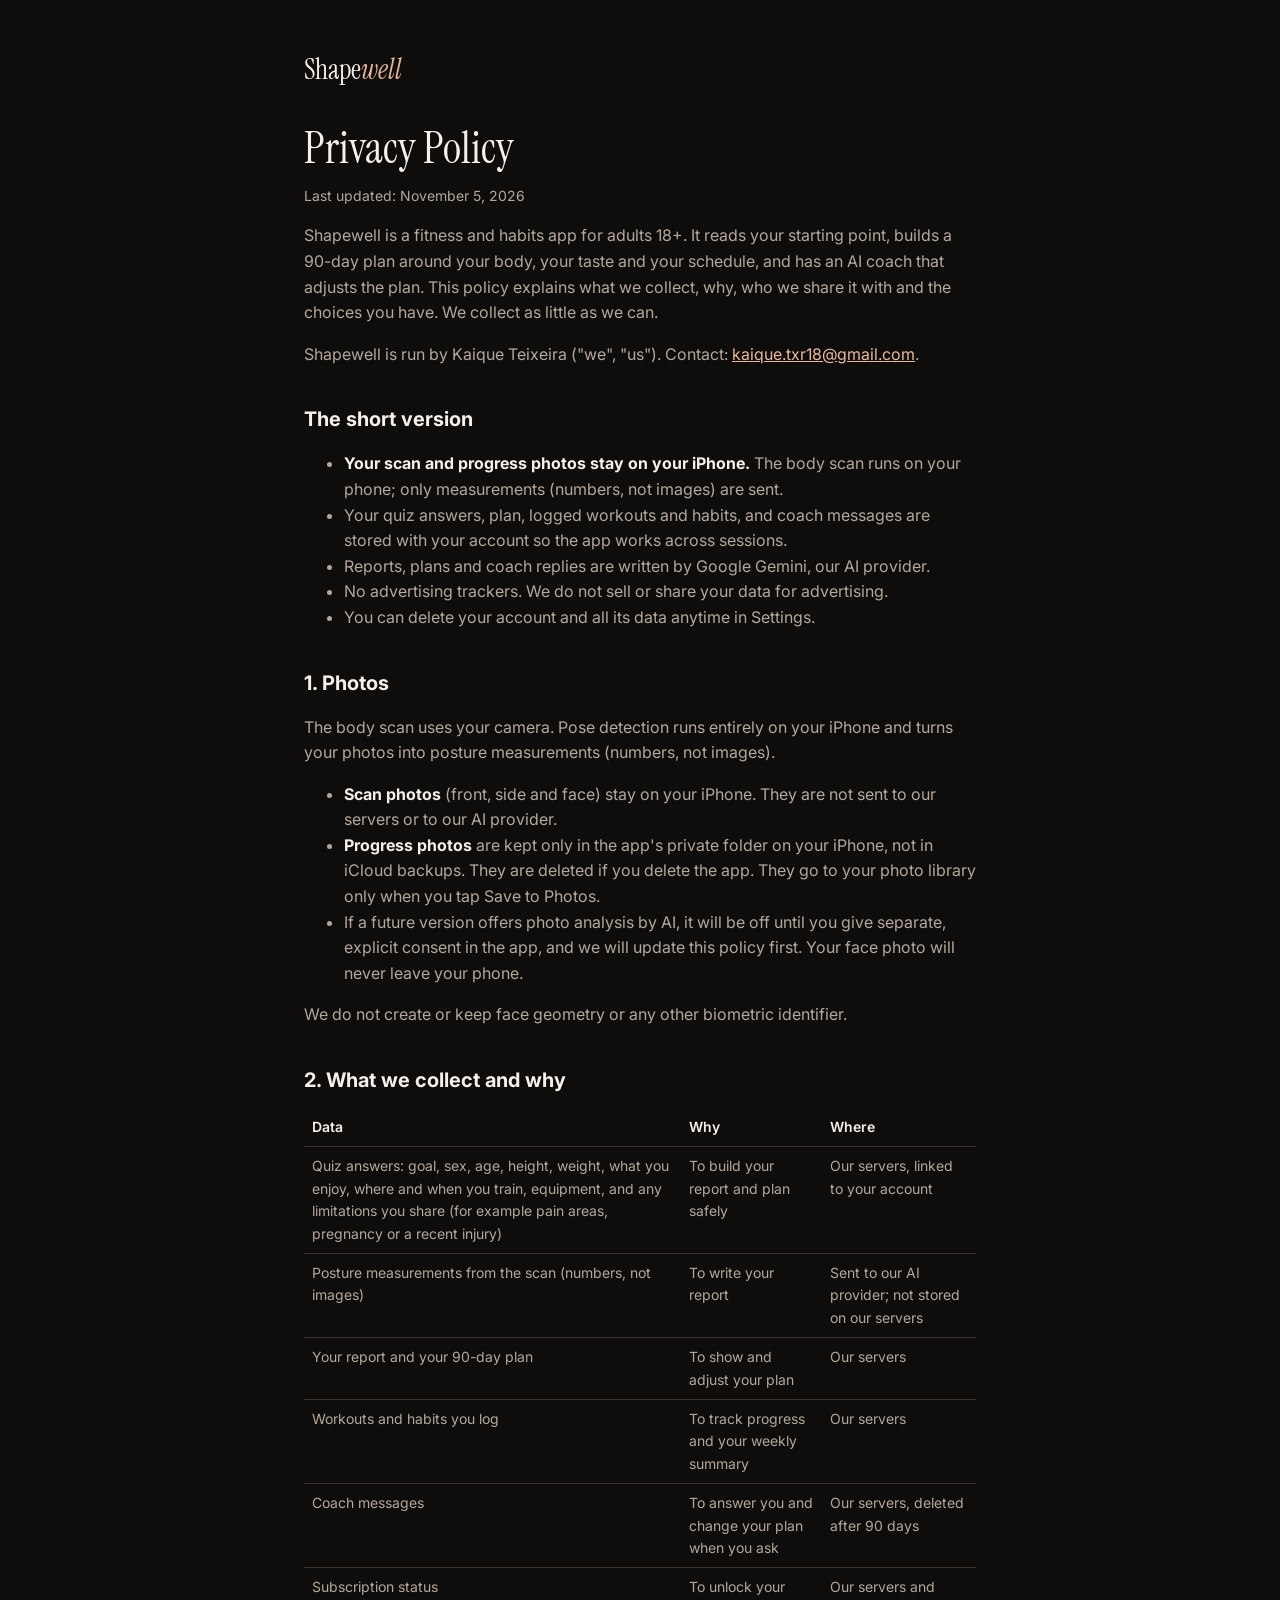
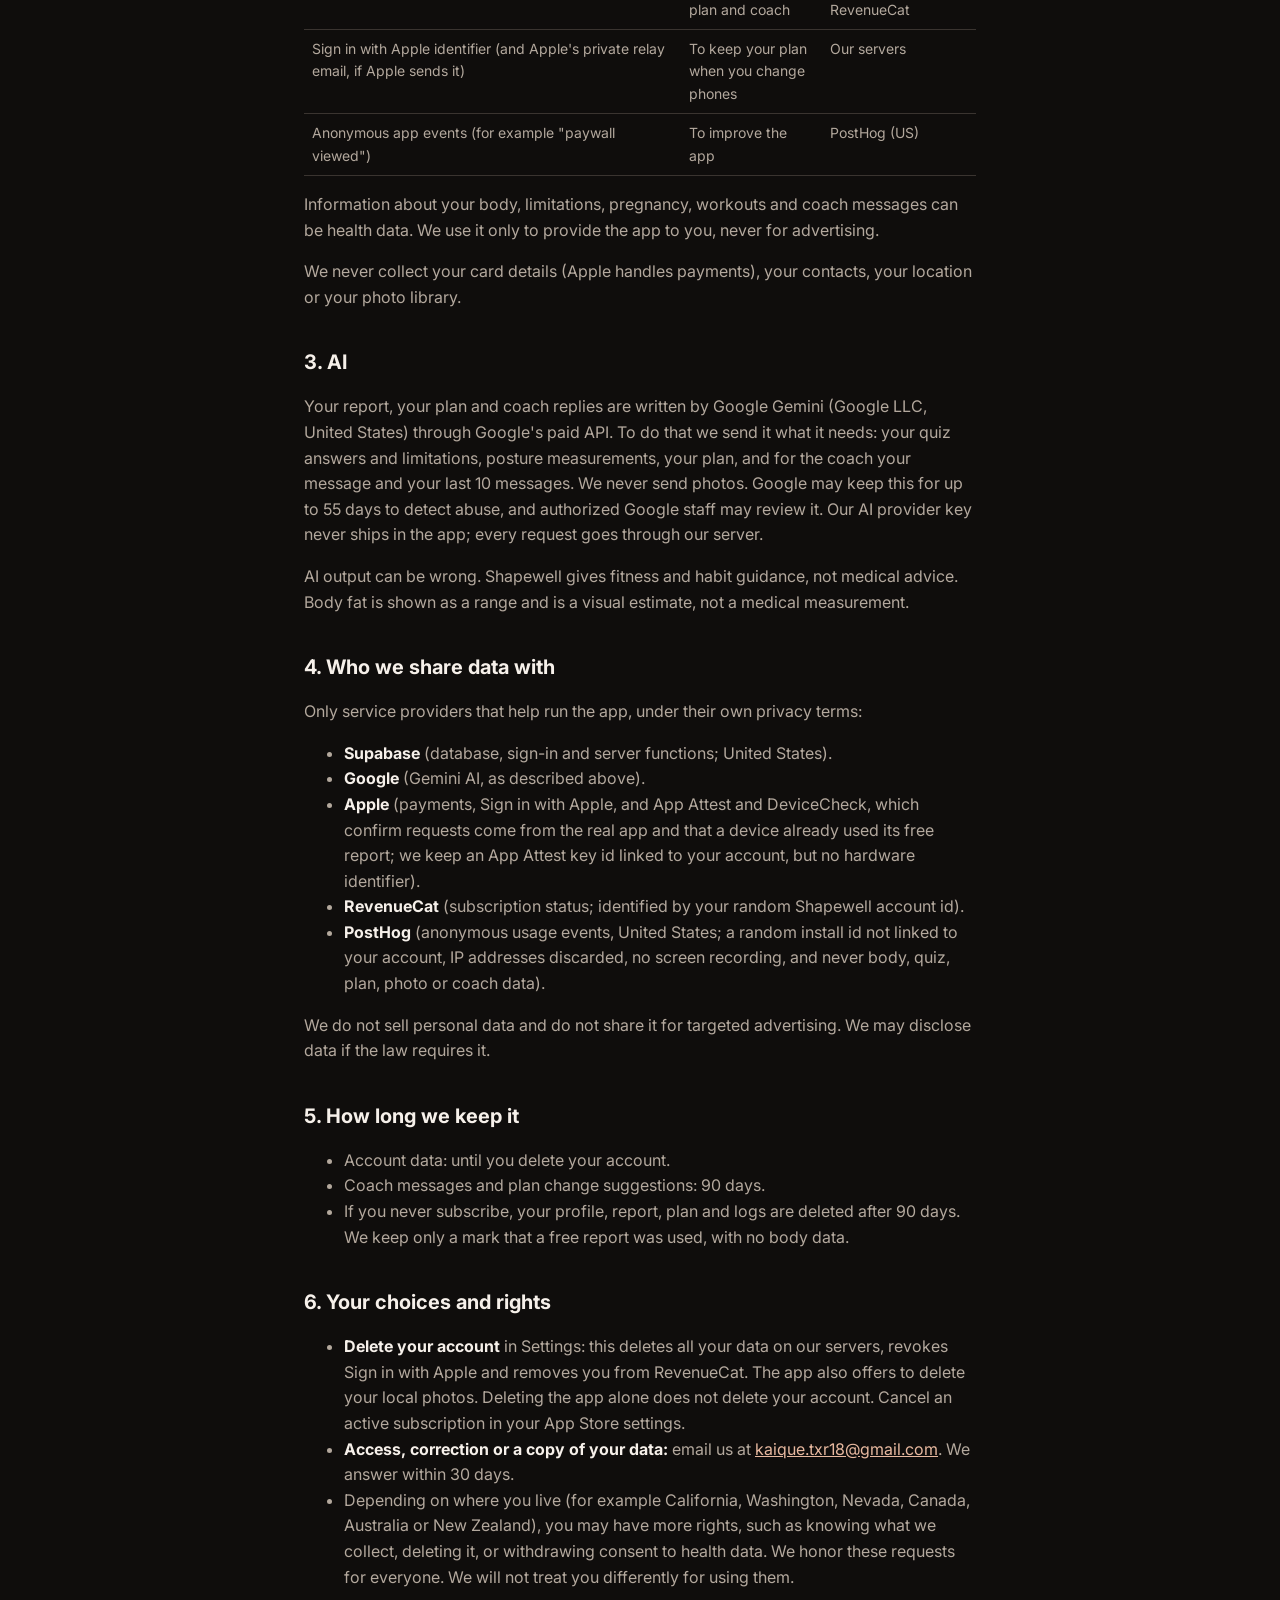
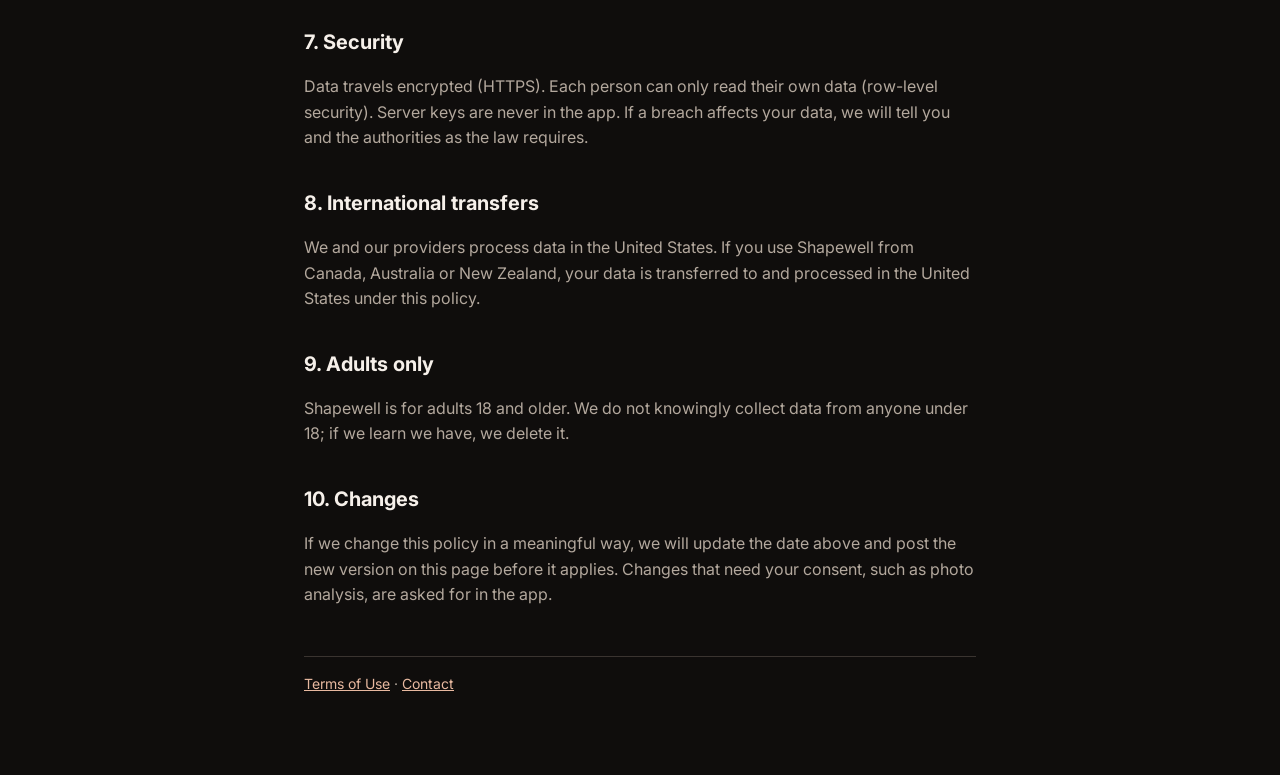
==== privacy.html @ 8f857f9e "Shapewell support, privacy and terms pages Co-Authored-By: Claude Opus 5.5 <noreply@anthropic.com>" ====
<!DOCTYPE html>
<html lang="en">
<head>
<meta charset="utf-8">
<meta name="viewport" content="width=device-width, initial-scale=1">
<title>Privacy Policy · Shapewell</title>
<link rel="preconnect" href="https://fonts.googleapis.com">
<link href="https://fonts.googleapis.com/css2?family=Instrument+Serif:ital@0;1&family=Inter:wght@400;600&display=swap" rel="stylesheet">
<link rel="stylesheet" href="style.css">
</head>
<body>
<main>
<!-- Source of truth: docs/dados.md, docs/conformidade.md, docs/seguranca.md. Keep in step with the app.
     Draft until the US privacy lawyer reviews it (docs/progresso.md). -->
<a class="brand" href="index.html">Shape<em>well</em></a>
<h1>Privacy Policy</h1>
<p class="meta">Last updated: November 5, 2026</p>

<p>Shapewell is a fitness and habits app for adults 18+. It reads your starting point, builds a 90-day plan around your body, your taste and your schedule, and has an AI coach that adjusts the plan. This policy explains what we collect, why, who we share it with and the choices you have. We collect as little as we can.</p>
<p>Shapewell is run by Kaique Teixeira ("we", "us"). Contact: <a href="mailto:kaique.txr18@gmail.com">kaique.txr18@gmail.com</a>.</p>

<h2>The short version</h2>
<ul>
  <li><strong>Your scan and progress photos stay on your iPhone.</strong> The body scan runs on your phone; only measurements (numbers, not images) are sent.</li>
  <li>Your quiz answers, plan, logged workouts and habits, and coach messages are stored with your account so the app works across sessions.</li>
  <li>Reports, plans and coach replies are written by Google Gemini, our AI provider.</li>
  <li>No advertising trackers. We do not sell or share your data for advertising.</li>
  <li>You can delete your account and all its data anytime in Settings.</li>
</ul>

<h2>1. Photos</h2>
<p>The body scan uses your camera. Pose detection runs entirely on your iPhone and turns your photos into posture measurements (numbers, not images).</p>
<ul>
  <li><strong>Scan photos</strong> (front, side and face) stay on your iPhone. They are not sent to our servers or to our AI provider.</li>
  <li><strong>Progress photos</strong> are kept only in the app's private folder on your iPhone, not in iCloud backups. They are deleted if you delete the app. They go to your photo library only when you tap Save to Photos.</li>
  <li>If a future version offers photo analysis by AI, it will be off until you give separate, explicit consent in the app, and we will update this policy first. Your face photo will never leave your phone.</li>
</ul>
<p>We do not create or keep face geometry or any other biometric identifier.</p>

<h2>2. What we collect and why</h2>
<table>
  <tr><th>Data</th><th>Why</th><th>Where</th></tr>
  <tr><td>Quiz answers: goal, sex, age, height, weight, what you enjoy, where and when you train, equipment, and any limitations you share (for example pain areas, pregnancy or a recent injury)</td><td>To build your report and plan safely</td><td>Our servers, linked to your account</td></tr>
  <tr><td>Posture measurements from the scan (numbers, not images)</td><td>To write your report</td><td>Sent to our AI provider; not stored on our servers</td></tr>
  <tr><td>Your report and your 90-day plan</td><td>To show and adjust your plan</td><td>Our servers</td></tr>
  <tr><td>Workouts and habits you log</td><td>To track progress and your weekly summary</td><td>Our servers</td></tr>
  <tr><td>Coach messages</td><td>To answer you and change your plan when you ask</td><td>Our servers, deleted after 90 days</td></tr>
  <tr><td>Subscription status</td><td>To unlock your plan and coach</td><td>Our servers and RevenueCat</td></tr>
  <tr><td>Sign in with Apple identifier (and Apple's private relay email, if Apple sends it)</td><td>To keep your plan when you change phones</td><td>Our servers</td></tr>
  <tr><td>Anonymous app events (for example "paywall viewed")</td><td>To improve the app</td><td>PostHog (US)</td></tr>
</table>
<p>Information about your body, limitations, pregnancy, workouts and coach messages can be health data. We use it only to provide the app to you, never for advertising.</p>
<p>We never collect your card details (Apple handles payments), your contacts, your location or your photo library.</p>

<h2>3. AI</h2>
<p>Your report, your plan and coach replies are written by Google Gemini (Google LLC, United States) through Google's paid API. To do that we send it what it needs: your quiz answers and limitations, posture measurements, your plan, and for the coach your message and your last 10 messages. We never send photos. Google may keep this for up to 55 days to detect abuse, and authorized Google staff may review it. Our AI provider key never ships in the app; every request goes through our server.</p>
<p>AI output can be wrong. Shapewell gives fitness and habit guidance, not medical advice. Body fat is shown as a range and is a visual estimate, not a medical measurement.</p>

<h2>4. Who we share data with</h2>
<p>Only service providers that help run the app, under their own privacy terms:</p>
<ul>
  <li><strong>Supabase</strong> (database, sign-in and server functions; United States).</li>
  <li><strong>Google</strong> (Gemini AI, as described above).</li>
  <li><strong>Apple</strong> (payments, Sign in with Apple, and App Attest and DeviceCheck, which confirm requests come from the real app and that a device already used its free report; we keep an App Attest key id linked to your account, but no hardware identifier).</li>
  <li><strong>RevenueCat</strong> (subscription status; identified by your random Shapewell account id).</li>
  <li><strong>PostHog</strong> (anonymous usage events, United States; a random install id not linked to your account, IP addresses discarded, no screen recording, and never body, quiz, plan, photo or coach data).</li>
</ul>
<p>We do not sell personal data and do not share it for targeted advertising. We may disclose data if the law requires it.</p>

<h2>5. How long we keep it</h2>
<ul>
  <li>Account data: until you delete your account.</li>
  <li>Coach messages and plan change suggestions: 90 days.</li>
  <li>If you never subscribe, your profile, report, plan and logs are deleted after 90 days. We keep only a mark that a free report was used, with no body data.</li>
  </ul>

<h2>6. Your choices and rights</h2>
<ul>
  <li><strong>Delete your account</strong> in Settings: this deletes all your data on our servers, revokes Sign in with Apple and removes you from RevenueCat. The app also offers to delete your local photos. Deleting the app alone does not delete your account. Cancel an active subscription in your App Store settings.</li>
    <li><strong>Access, correction or a copy of your data:</strong> email us at <a href="mailto:kaique.txr18@gmail.com">kaique.txr18@gmail.com</a>. We answer within 30 days.</li>
  <li>Depending on where you live (for example California, Washington, Nevada, Canada, Australia or New Zealand), you may have more rights, such as knowing what we collect, deleting it, or withdrawing consent to health data. We honor these requests for everyone. We will not treat you differently for using them.</li>
</ul>

<h2>7. Security</h2>
<p>Data travels encrypted (HTTPS). Each person can only read their own data (row-level security). Server keys are never in the app. If a breach affects your data, we will tell you and the authorities as the law requires.</p>

<h2>8. International transfers</h2>
<p>We and our providers process data in the United States. If you use Shapewell from Canada, Australia or New Zealand, your data is transferred to and processed in the United States under this policy.</p>

<h2>9. Adults only</h2>
<p>Shapewell is for adults 18 and older. We do not knowingly collect data from anyone under 18; if we learn we have, we delete it.</p>

<h2>10. Changes</h2>
<p>If we change this policy in a meaningful way, we will update the date above and post the new version on this page before it applies. Changes that need your consent, such as photo analysis, are asked for in the app.</p>

<footer><a href="terms.html">Terms of Use</a> · <a href="mailto:kaique.txr18@gmail.com">Contact</a></footer>
</main>
</body>
</html>
---- style.css ----
/* Shapewell legal pages. Colors and fonts from design/tokens.json (dark theme). */
:root { --night:#0F0D0C; --surface:#1B1816; --line:#3A3430; --ink:#F6F0EA; --muted:#B3A89D; --rose:#E8B9A0; }
* { box-sizing: border-box; }
body { margin:0; background:var(--night); color:var(--ink); font:16px/1.6 Inter, system-ui, -apple-system, sans-serif; }
main { max-width:720px; margin:0 auto; padding:48px 24px 80px; }
.brand { font-family:"Instrument Serif", Georgia, serif; font-size:28px; color:var(--ink); text-decoration:none; }
.brand em { color:var(--rose); }
h1 { font-family:"Instrument Serif", Georgia, serif; font-weight:400; font-size:44px; line-height:1.05; margin:32px 0 8px; }
h2 { font-size:20px; margin:36px 0 8px; }
p, li { color:var(--muted); }
strong { color:var(--ink); }
a { color:var(--rose); }
.meta { font-size:14px; }
table { width:100%; border-collapse:collapse; font-size:14px; margin:12px 0; }
th, td { text-align:left; padding:8px; border-bottom:1px solid var(--line); vertical-align:top; color:var(--muted); }
th { color:var(--ink); font-weight:600; }
footer { margin-top:48px; padding-top:16px; border-top:1px solid var(--line); font-size:14px; color:var(--muted); }
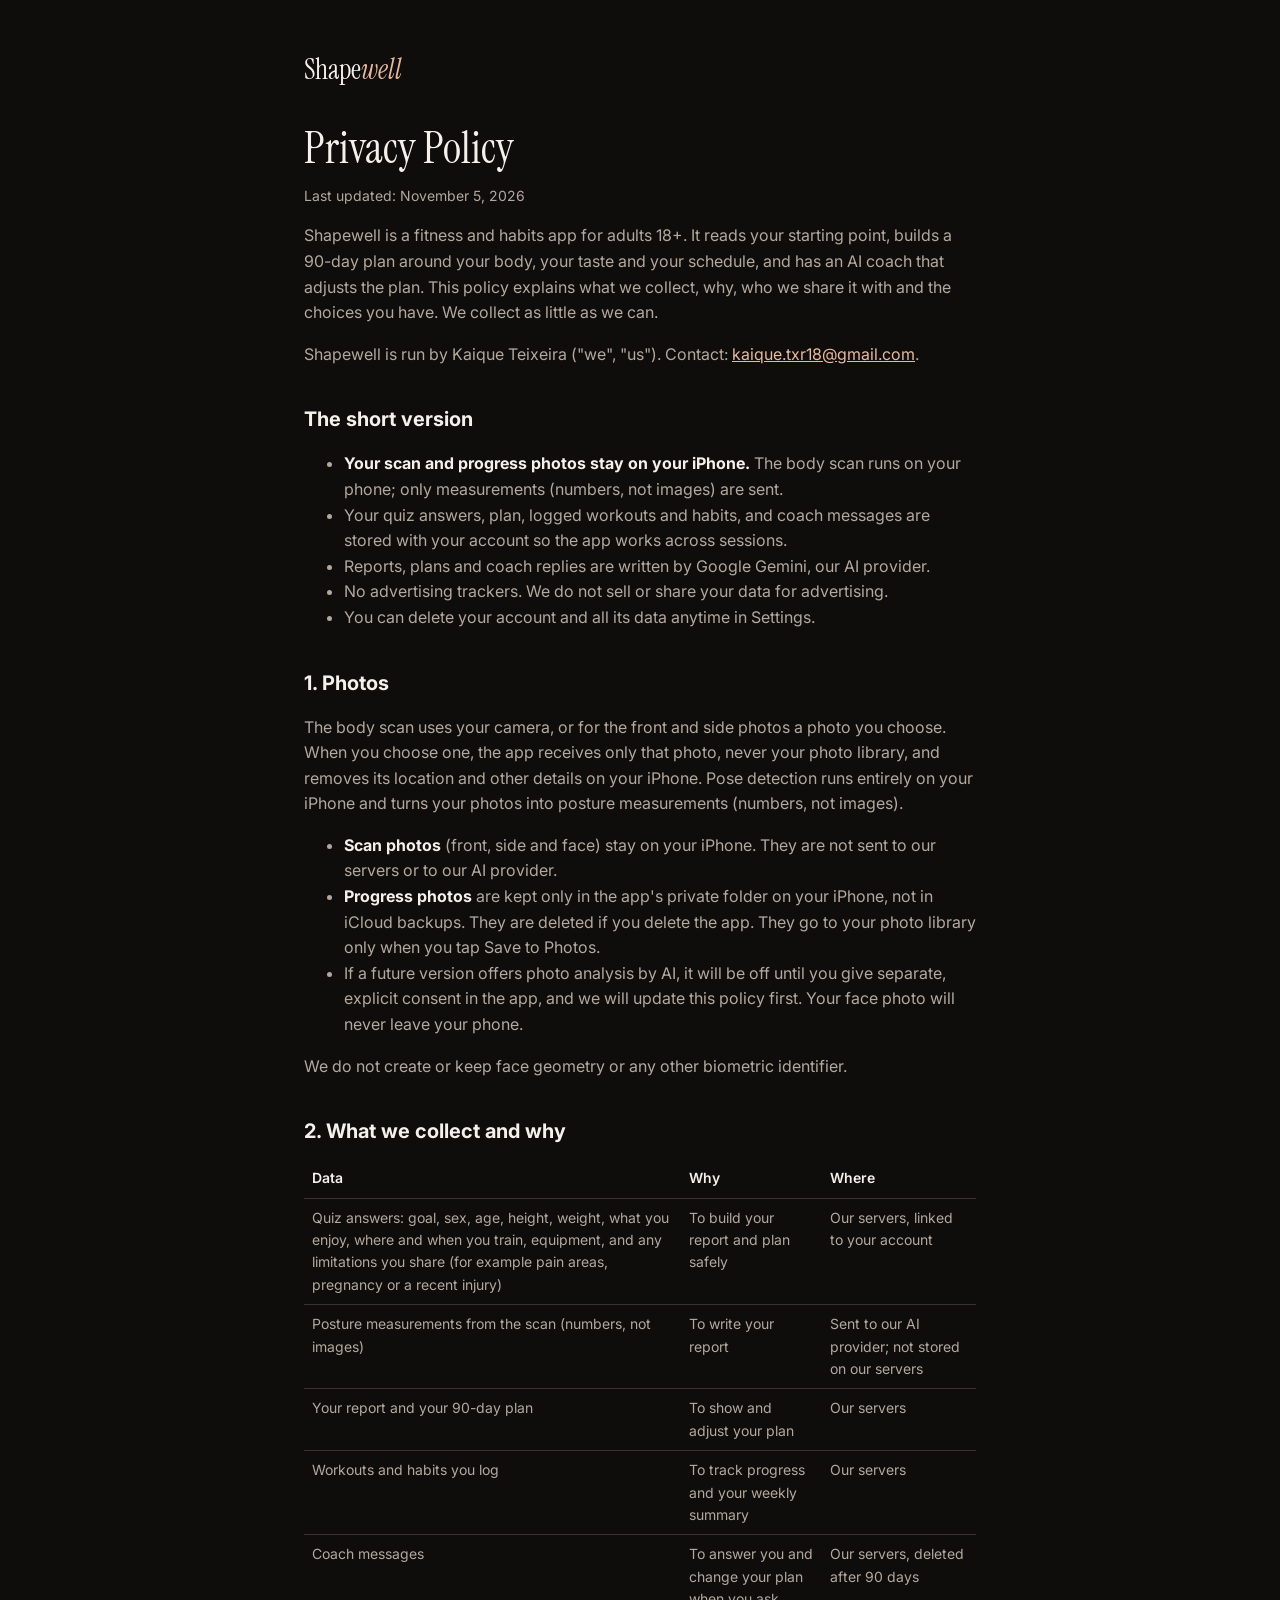
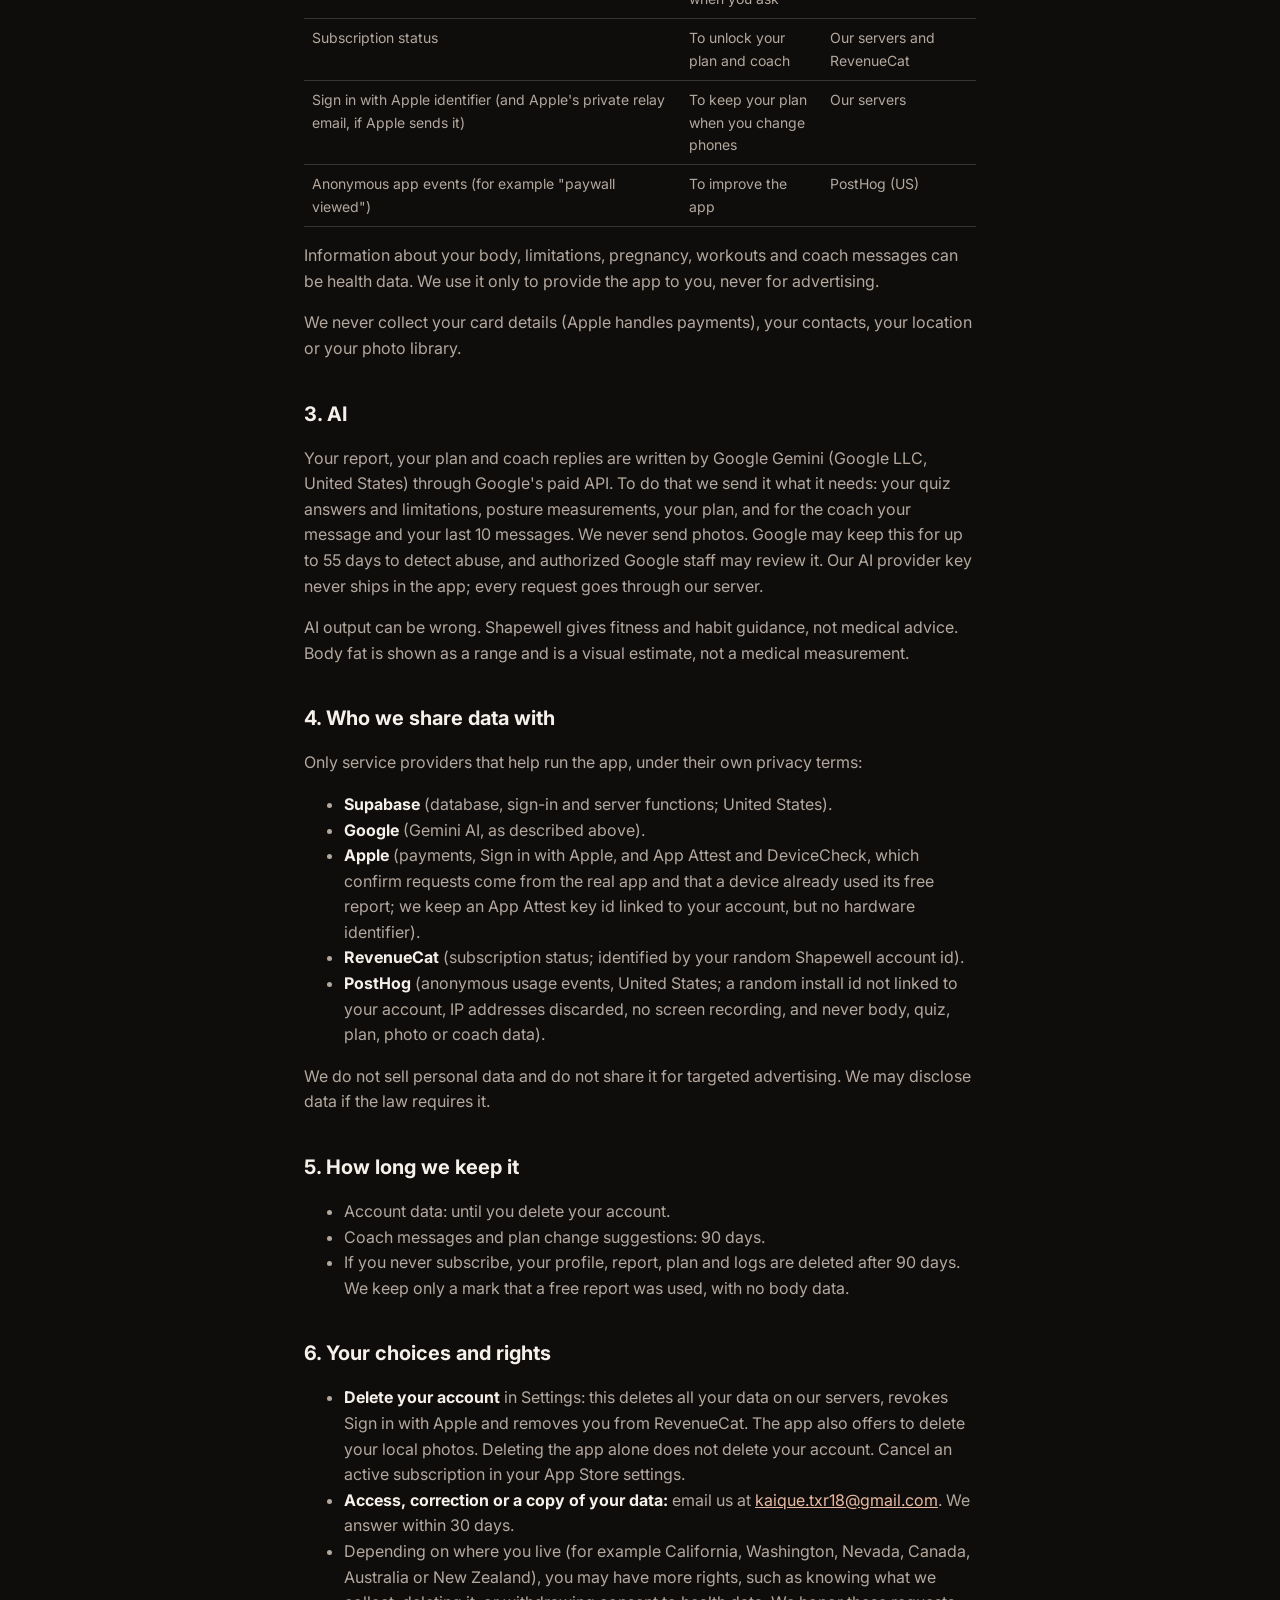
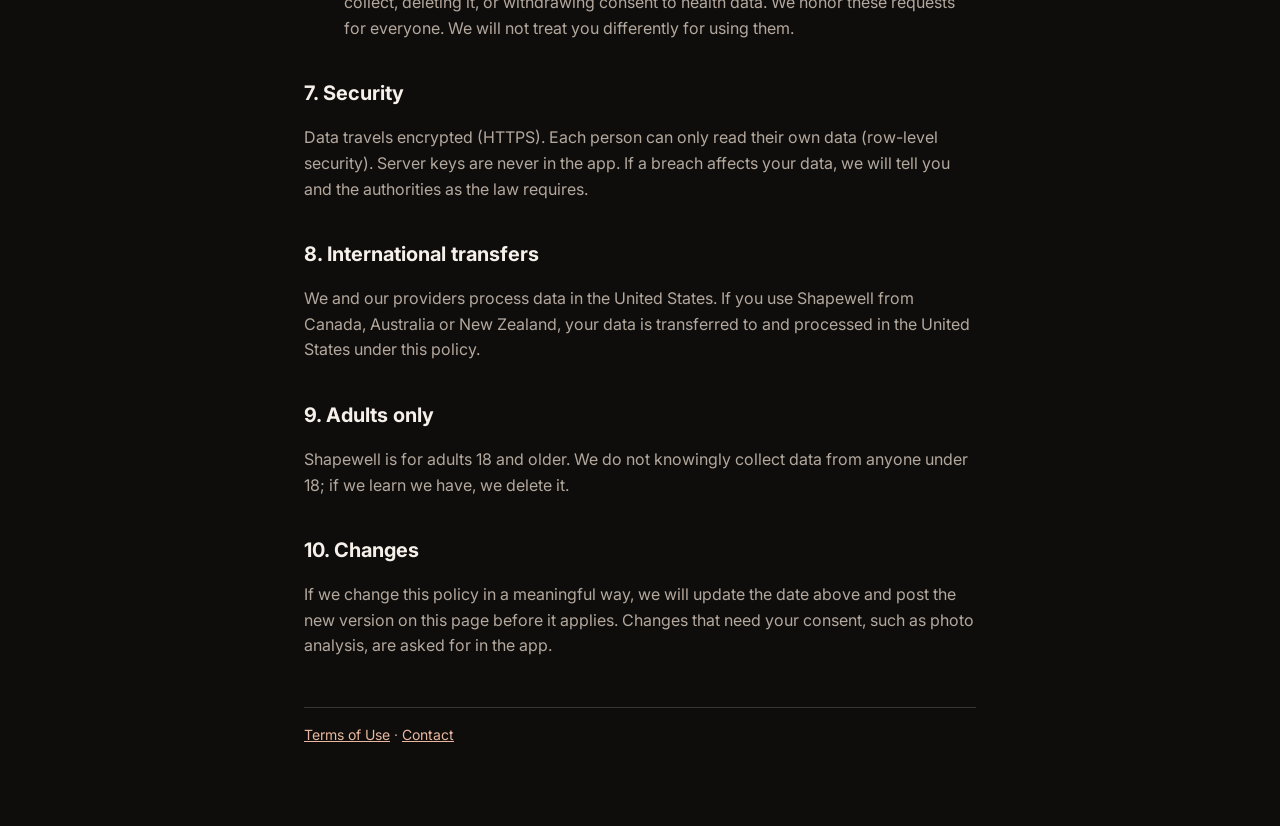
==== commit 5bacb235: "Privacy: photos chosen from the library for the body scan Co-Authored-By: Claude Opus 5.5 <noreply@a" ====
--- a/privacy.html
+++ b/privacy.html
@@ -29,7 +29,7 @@
 </ul>
 
 <h2>1. Photos</h2>
-<p>The body scan uses your camera. Pose detection runs entirely on your iPhone and turns your photos into posture measurements (numbers, not images).</p>
+<p>The body scan uses your camera, or for the front and side photos a photo you choose. When you choose one, the app receives only that photo, never your photo library, and removes its location and other details on your iPhone. Pose detection runs entirely on your iPhone and turns your photos into posture measurements (numbers, not images).</p>
 <ul>
   <li><strong>Scan photos</strong> (front, side and face) stay on your iPhone. They are not sent to our servers or to our AI provider.</li>
   <li><strong>Progress photos</strong> are kept only in the app's private folder on your iPhone, not in iCloud backups. They are deleted if you delete the app. They go to your photo library only when you tap Save to Photos.</li>
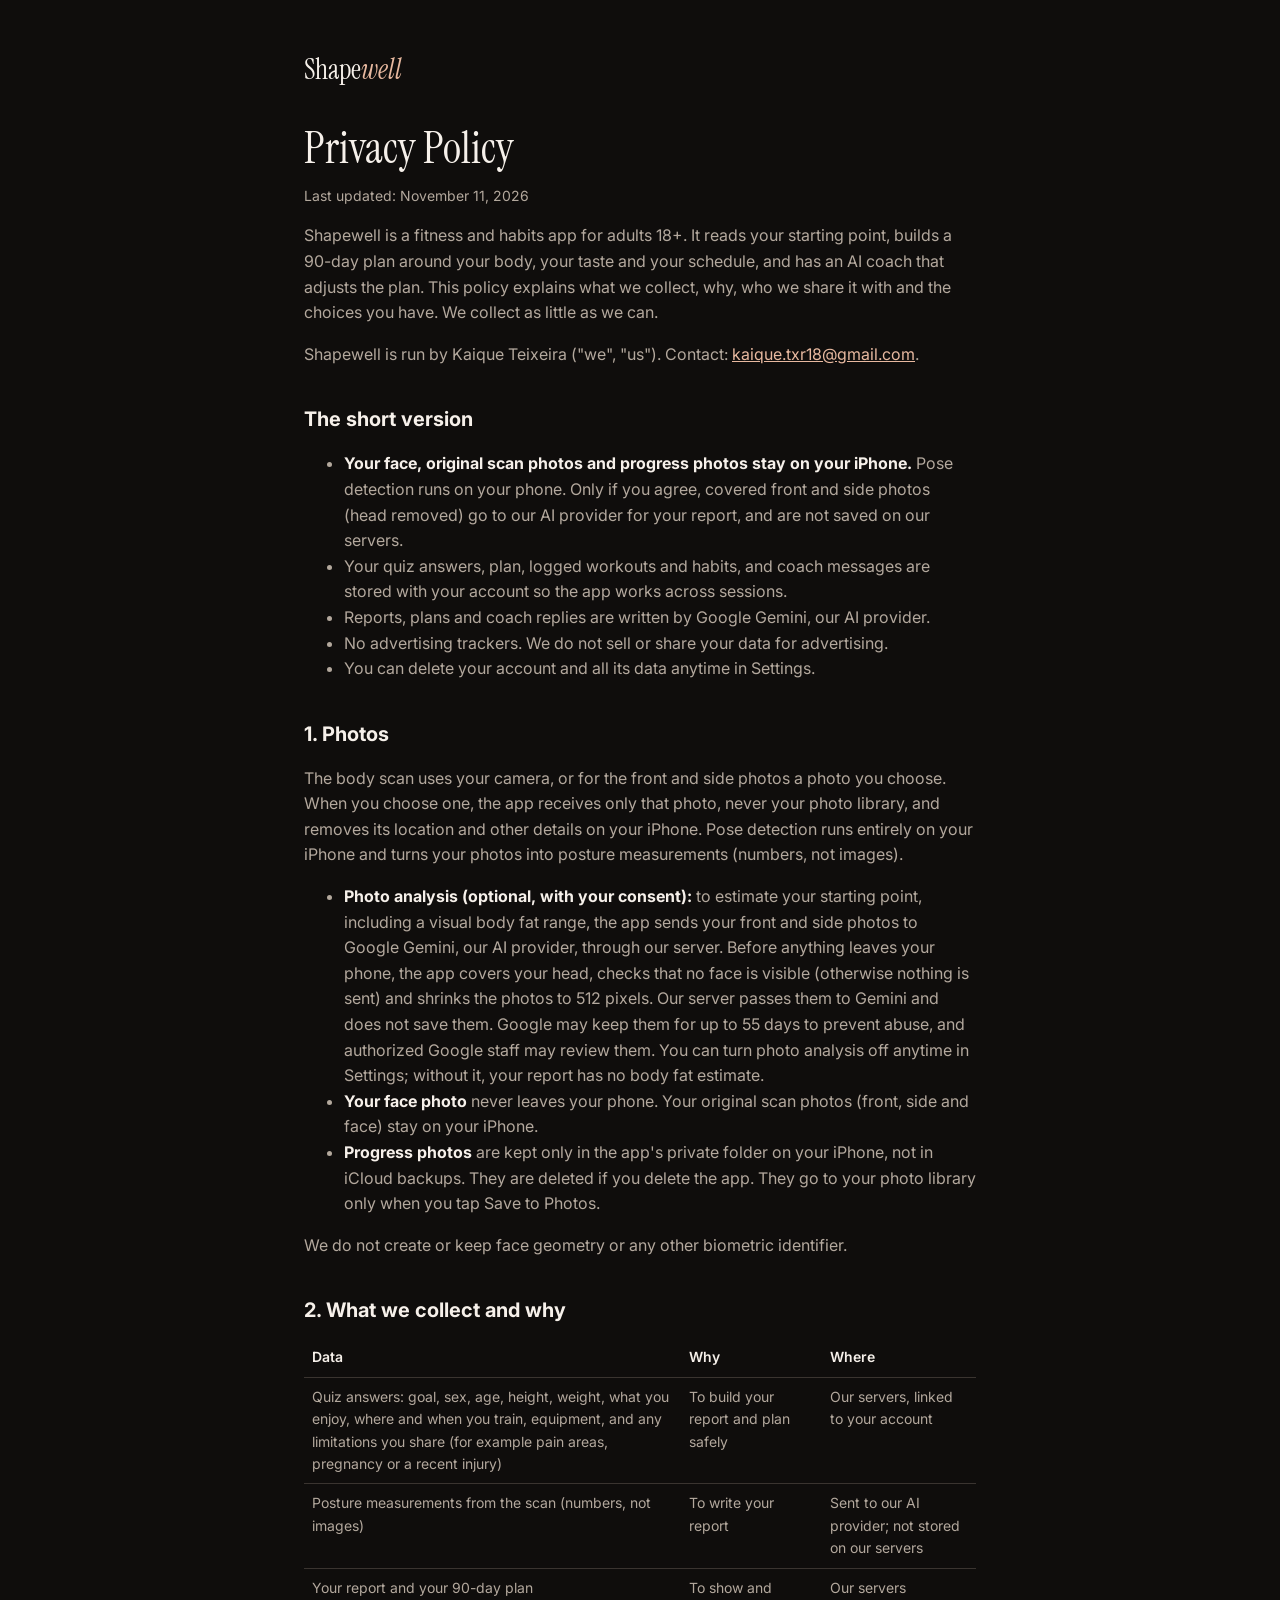
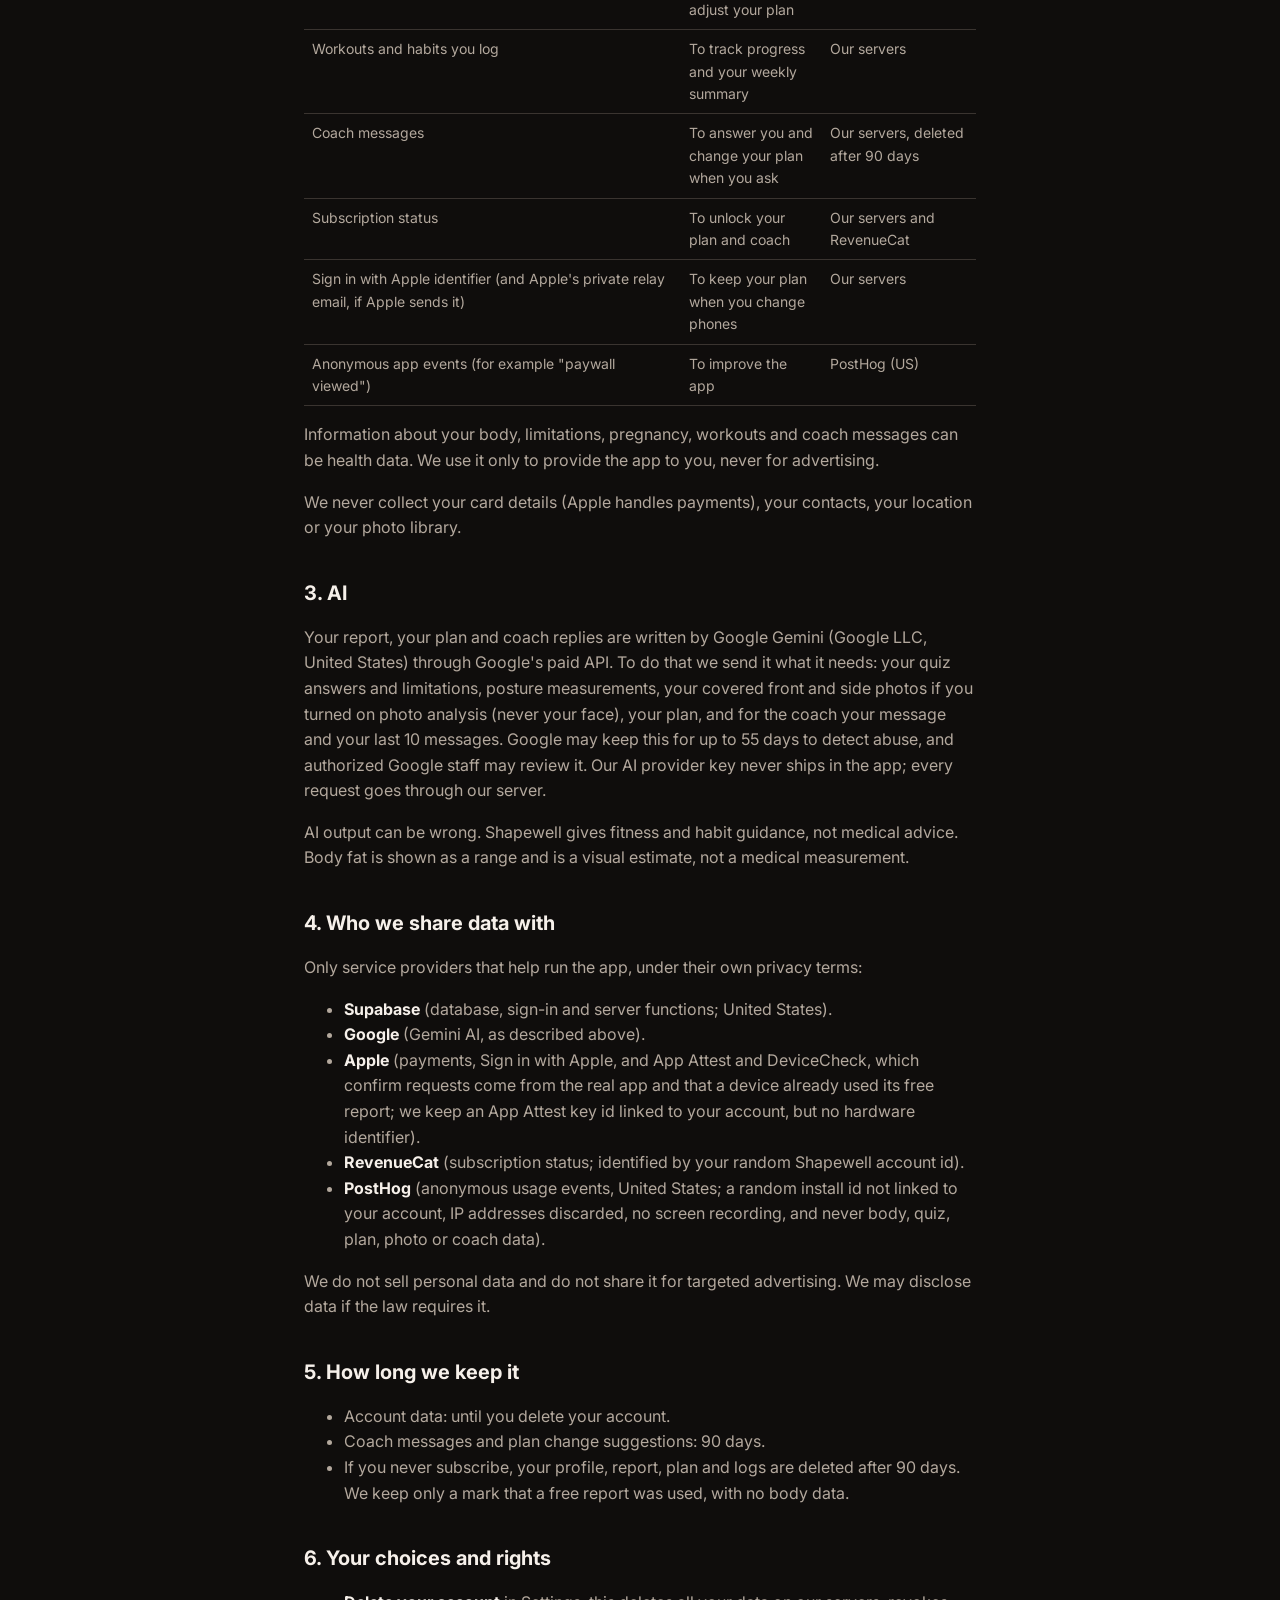
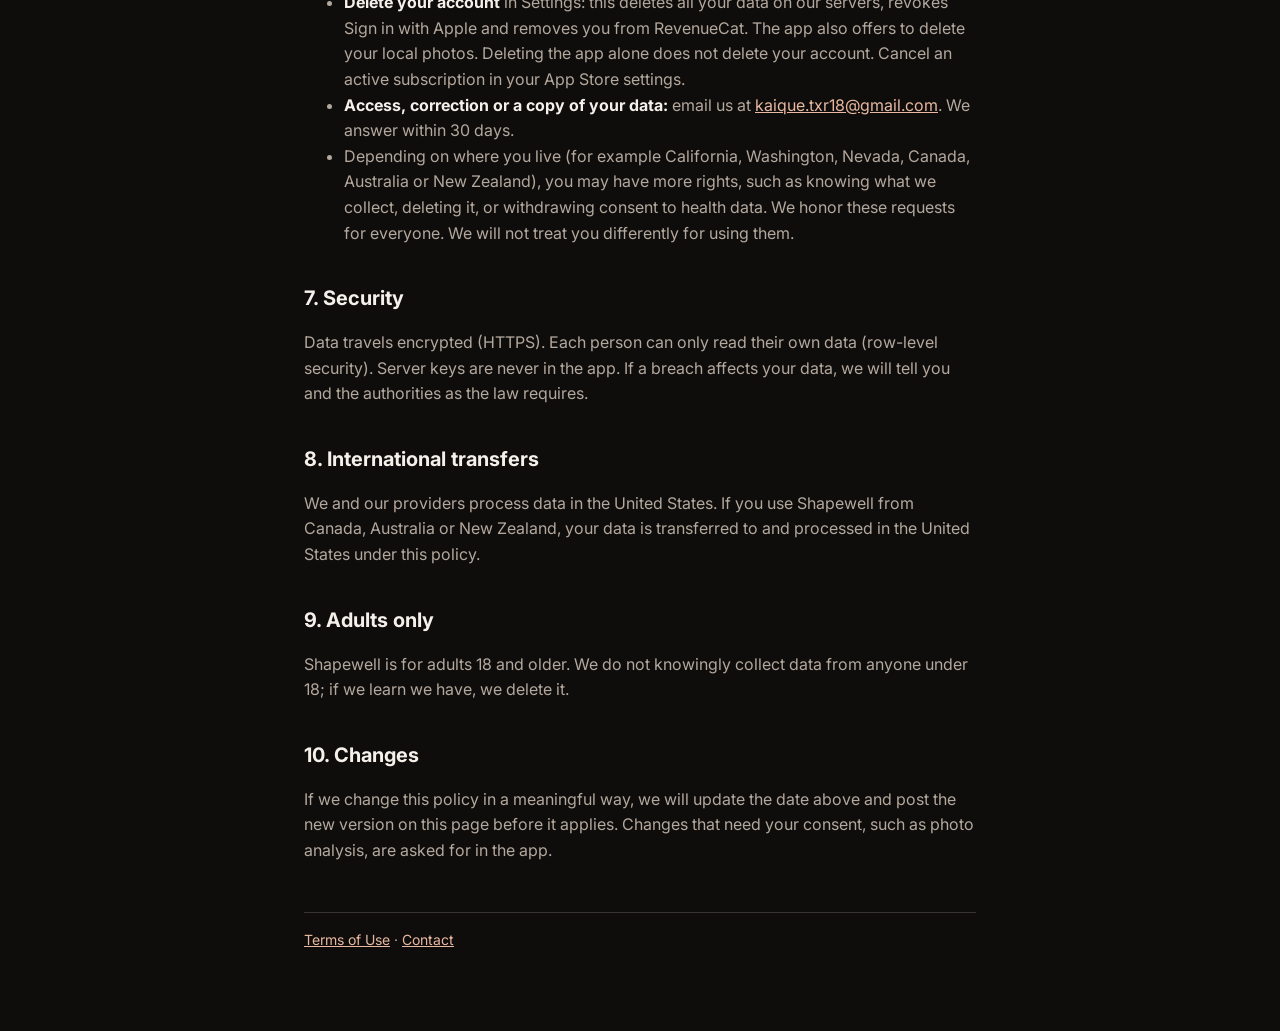
==== commit 225ce986: "Privacy: optional photo analysis with covered photos Co-Authored-By: Claude Opus 5.5 <noreply@anthro" ====
--- a/privacy.html
+++ b/privacy.html
@@ -14,14 +14,14 @@
      Draft until the US privacy lawyer reviews it (docs/progresso.md). -->
 <a class="brand" href="index.html">Shape<em>well</em></a>
 <h1>Privacy Policy</h1>
-<p class="meta">Last updated: November 5, 2026</p>
+<p class="meta">Last updated: November 11, 2026</p>
 
 <p>Shapewell is a fitness and habits app for adults 18+. It reads your starting point, builds a 90-day plan around your body, your taste and your schedule, and has an AI coach that adjusts the plan. This policy explains what we collect, why, who we share it with and the choices you have. We collect as little as we can.</p>
 <p>Shapewell is run by Kaique Teixeira ("we", "us"). Contact: <a href="mailto:kaique.txr18@gmail.com">kaique.txr18@gmail.com</a>.</p>
 
 <h2>The short version</h2>
 <ul>
-  <li><strong>Your scan and progress photos stay on your iPhone.</strong> The body scan runs on your phone; only measurements (numbers, not images) are sent.</li>
+  <li><strong>Your face, original scan photos and progress photos stay on your iPhone.</strong> Pose detection runs on your phone. Only if you agree, covered front and side photos (head removed) go to our AI provider for your report, and are not saved on our servers.</li>
   <li>Your quiz answers, plan, logged workouts and habits, and coach messages are stored with your account so the app works across sessions.</li>
   <li>Reports, plans and coach replies are written by Google Gemini, our AI provider.</li>
   <li>No advertising trackers. We do not sell or share your data for advertising.</li>
@@ -31,9 +31,9 @@
 <h2>1. Photos</h2>
 <p>The body scan uses your camera, or for the front and side photos a photo you choose. When you choose one, the app receives only that photo, never your photo library, and removes its location and other details on your iPhone. Pose detection runs entirely on your iPhone and turns your photos into posture measurements (numbers, not images).</p>
 <ul>
-  <li><strong>Scan photos</strong> (front, side and face) stay on your iPhone. They are not sent to our servers or to our AI provider.</li>
+  <li><strong>Photo analysis (optional, with your consent):</strong> to estimate your starting point, including a visual body fat range, the app sends your front and side photos to Google Gemini, our AI provider, through our server. Before anything leaves your phone, the app covers your head, checks that no face is visible (otherwise nothing is sent) and shrinks the photos to 512 pixels. Our server passes them to Gemini and does not save them. Google may keep them for up to 55 days to prevent abuse, and authorized Google staff may review them. You can turn photo analysis off anytime in Settings; without it, your report has no body fat estimate.</li>
+  <li><strong>Your face photo</strong> never leaves your phone. Your original scan photos (front, side and face) stay on your iPhone.</li>
   <li><strong>Progress photos</strong> are kept only in the app's private folder on your iPhone, not in iCloud backups. They are deleted if you delete the app. They go to your photo library only when you tap Save to Photos.</li>
-  <li>If a future version offers photo analysis by AI, it will be off until you give separate, explicit consent in the app, and we will update this policy first. Your face photo will never leave your phone.</li>
 </ul>
 <p>We do not create or keep face geometry or any other biometric identifier.</p>
 
@@ -53,7 +53,7 @@
 <p>We never collect your card details (Apple handles payments), your contacts, your location or your photo library.</p>
 
 <h2>3. AI</h2>
-<p>Your report, your plan and coach replies are written by Google Gemini (Google LLC, United States) through Google's paid API. To do that we send it what it needs: your quiz answers and limitations, posture measurements, your plan, and for the coach your message and your last 10 messages. We never send photos. Google may keep this for up to 55 days to detect abuse, and authorized Google staff may review it. Our AI provider key never ships in the app; every request goes through our server.</p>
+<p>Your report, your plan and coach replies are written by Google Gemini (Google LLC, United States) through Google's paid API. To do that we send it what it needs: your quiz answers and limitations, posture measurements, your covered front and side photos if you turned on photo analysis (never your face), your plan, and for the coach your message and your last 10 messages. Google may keep this for up to 55 days to detect abuse, and authorized Google staff may review it. Our AI provider key never ships in the app; every request goes through our server.</p>
 <p>AI output can be wrong. Shapewell gives fitness and habit guidance, not medical advice. Body fat is shown as a range and is a visual estimate, not a medical measurement.</p>
 
 <h2>4. Who we share data with</h2>
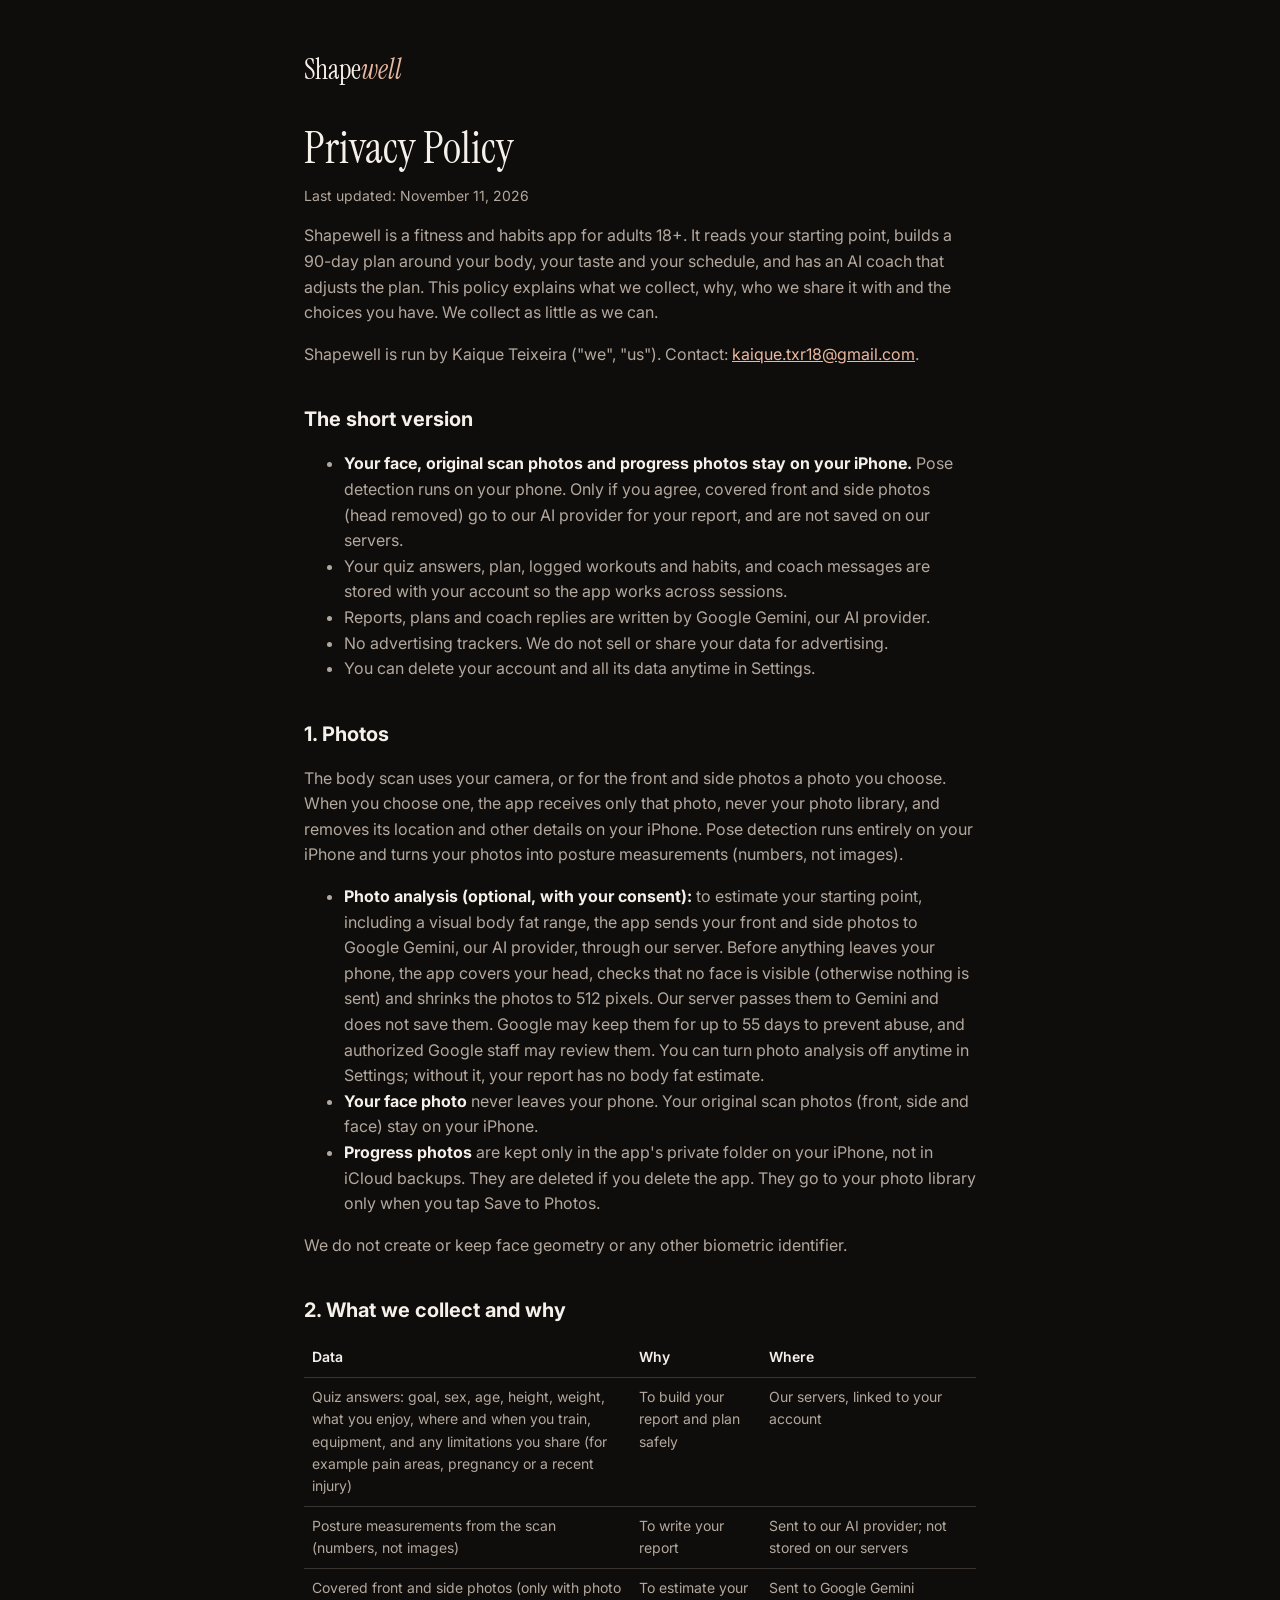
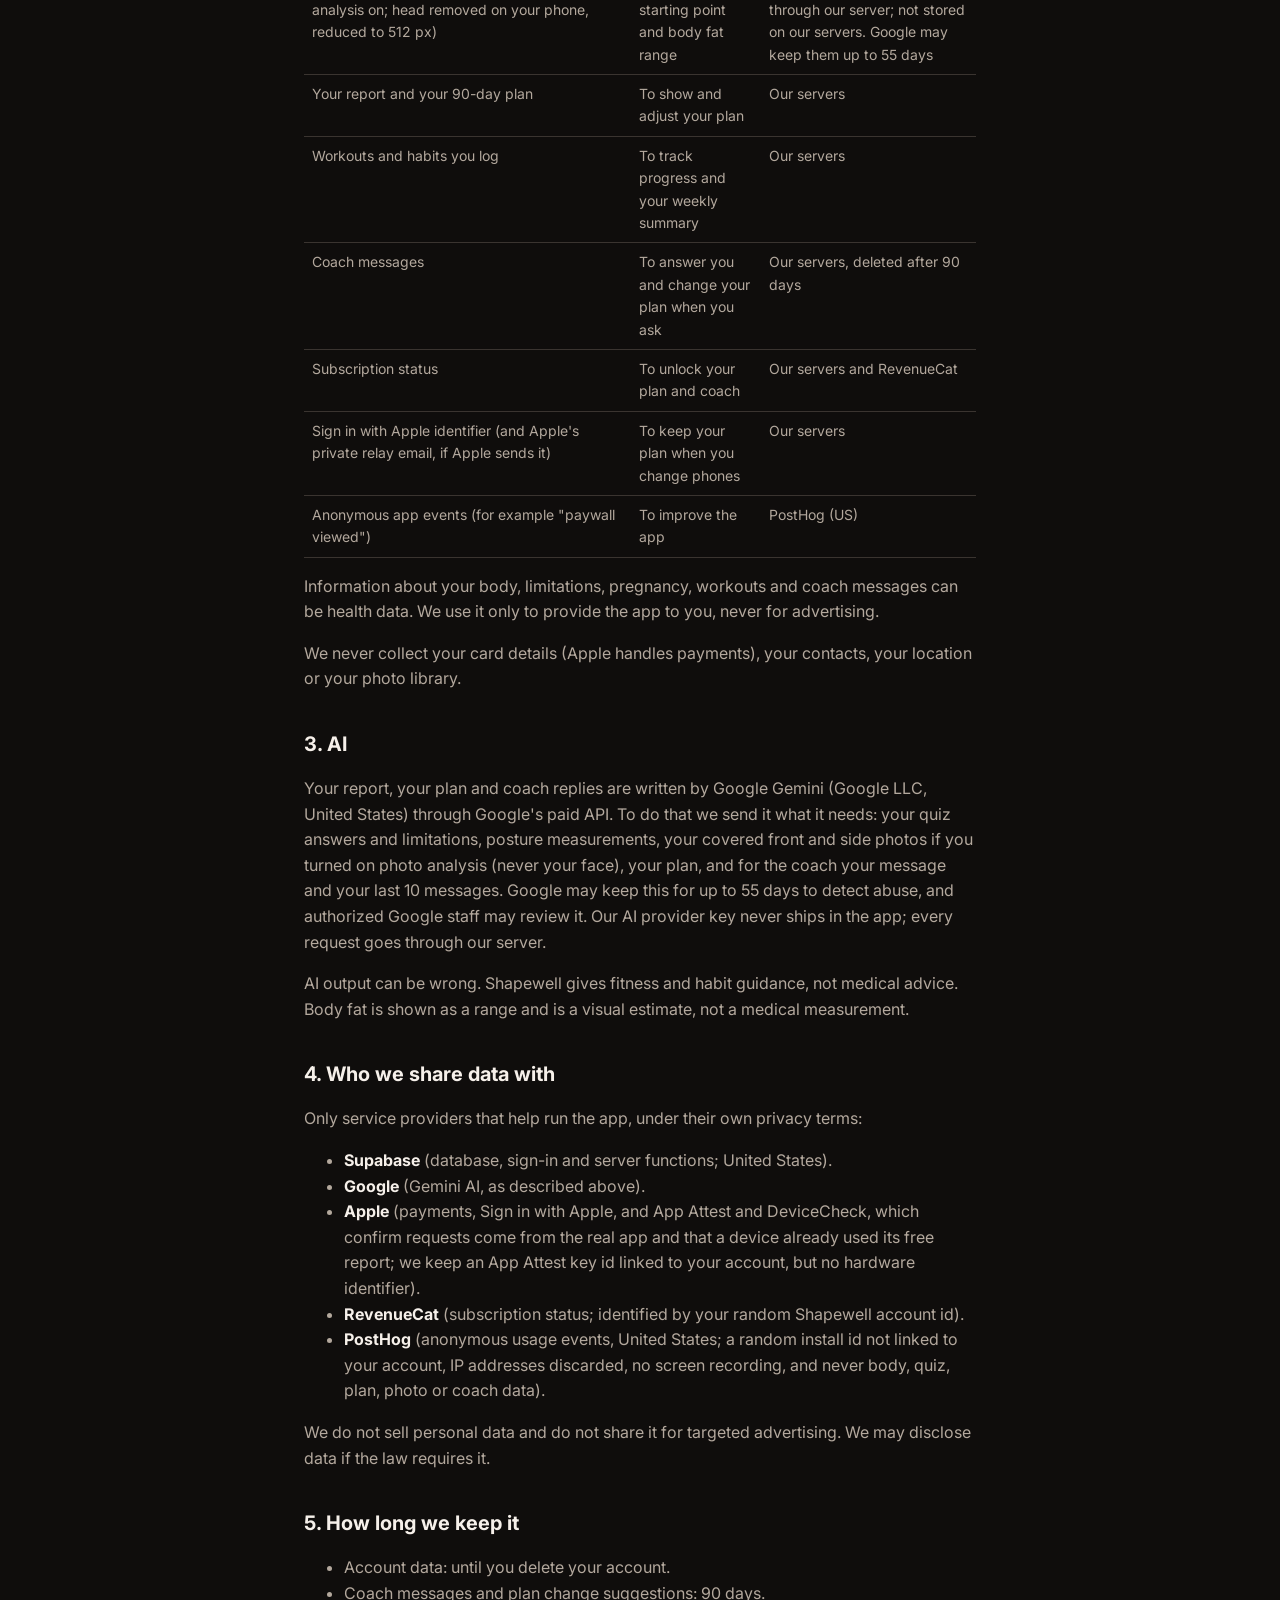
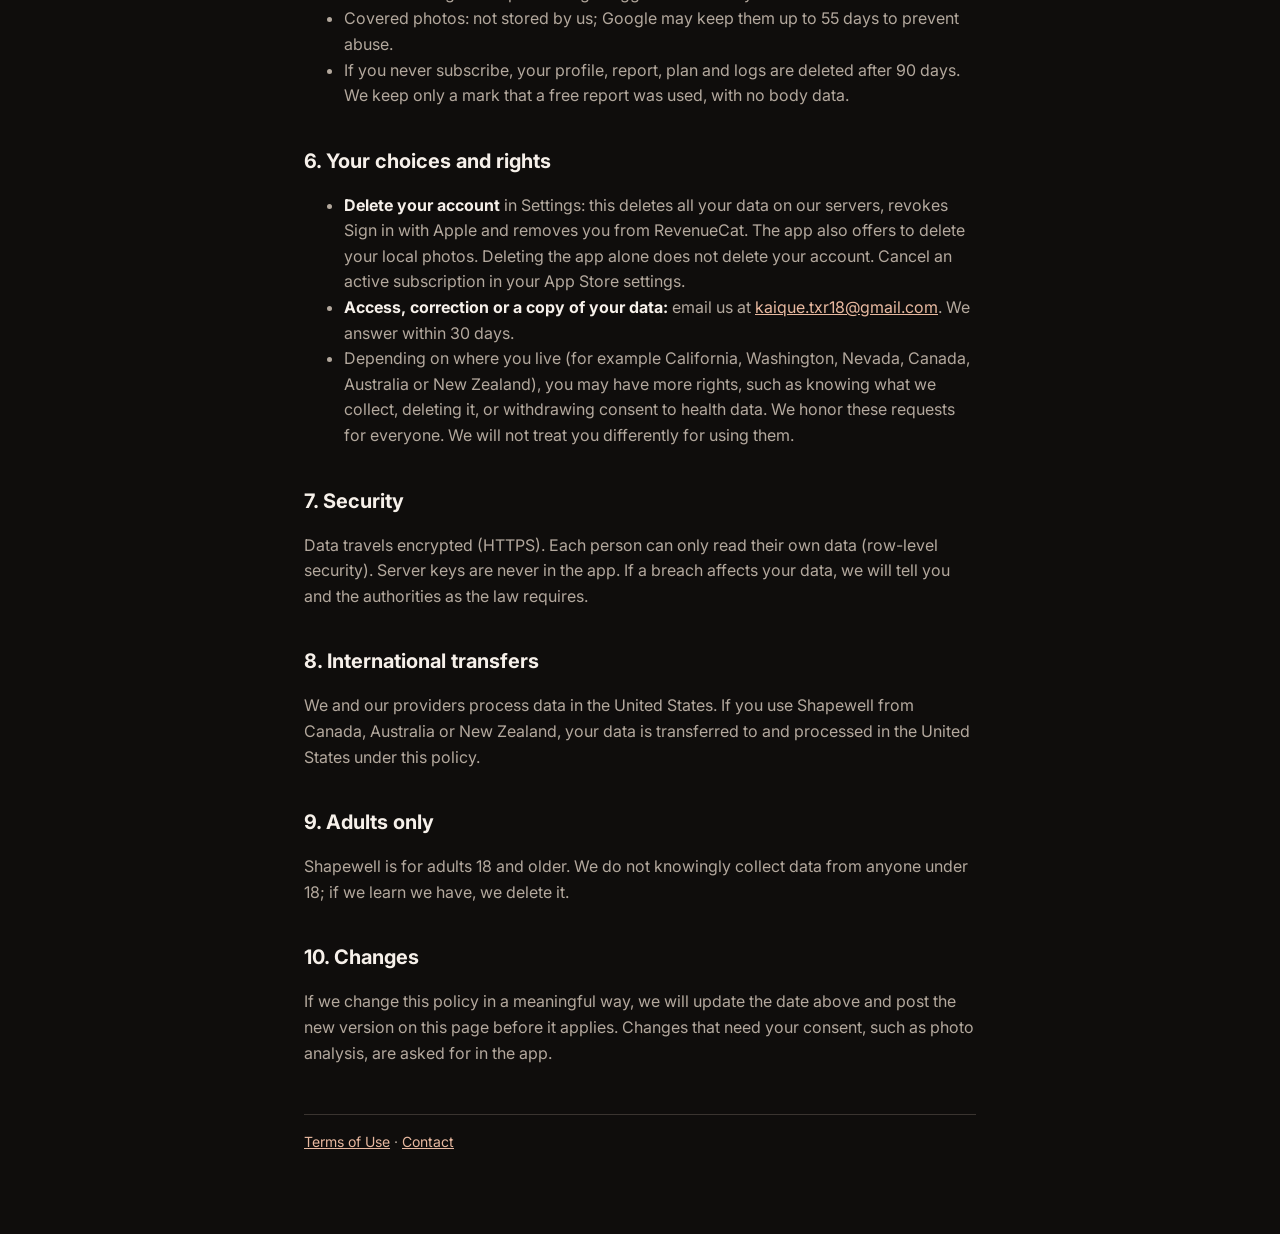
==== commit 95e2c9a0: "Privacy: list covered photos in the data table and retention Co-Authored-By: Claude Opus 5.5 <norepl" ====
--- a/privacy.html
+++ b/privacy.html
@@ -42,6 +42,7 @@
   <tr><th>Data</th><th>Why</th><th>Where</th></tr>
   <tr><td>Quiz answers: goal, sex, age, height, weight, what you enjoy, where and when you train, equipment, and any limitations you share (for example pain areas, pregnancy or a recent injury)</td><td>To build your report and plan safely</td><td>Our servers, linked to your account</td></tr>
   <tr><td>Posture measurements from the scan (numbers, not images)</td><td>To write your report</td><td>Sent to our AI provider; not stored on our servers</td></tr>
+  <tr><td>Covered front and side photos (only with photo analysis on; head removed on your phone, reduced to 512 px)</td><td>To estimate your starting point and body fat range</td><td>Sent to Google Gemini through our server; not stored on our servers. Google may keep them up to 55 days</td></tr>
   <tr><td>Your report and your 90-day plan</td><td>To show and adjust your plan</td><td>Our servers</td></tr>
   <tr><td>Workouts and habits you log</td><td>To track progress and your weekly summary</td><td>Our servers</td></tr>
   <tr><td>Coach messages</td><td>To answer you and change your plan when you ask</td><td>Our servers, deleted after 90 days</td></tr>
@@ -71,6 +72,7 @@
 <ul>
   <li>Account data: until you delete your account.</li>
   <li>Coach messages and plan change suggestions: 90 days.</li>
+  <li>Covered photos: not stored by us; Google may keep them up to 55 days to prevent abuse.</li>
   <li>If you never subscribe, your profile, report, plan and logs are deleted after 90 days. We keep only a mark that a free report was used, with no body data.</li>
   </ul>
 
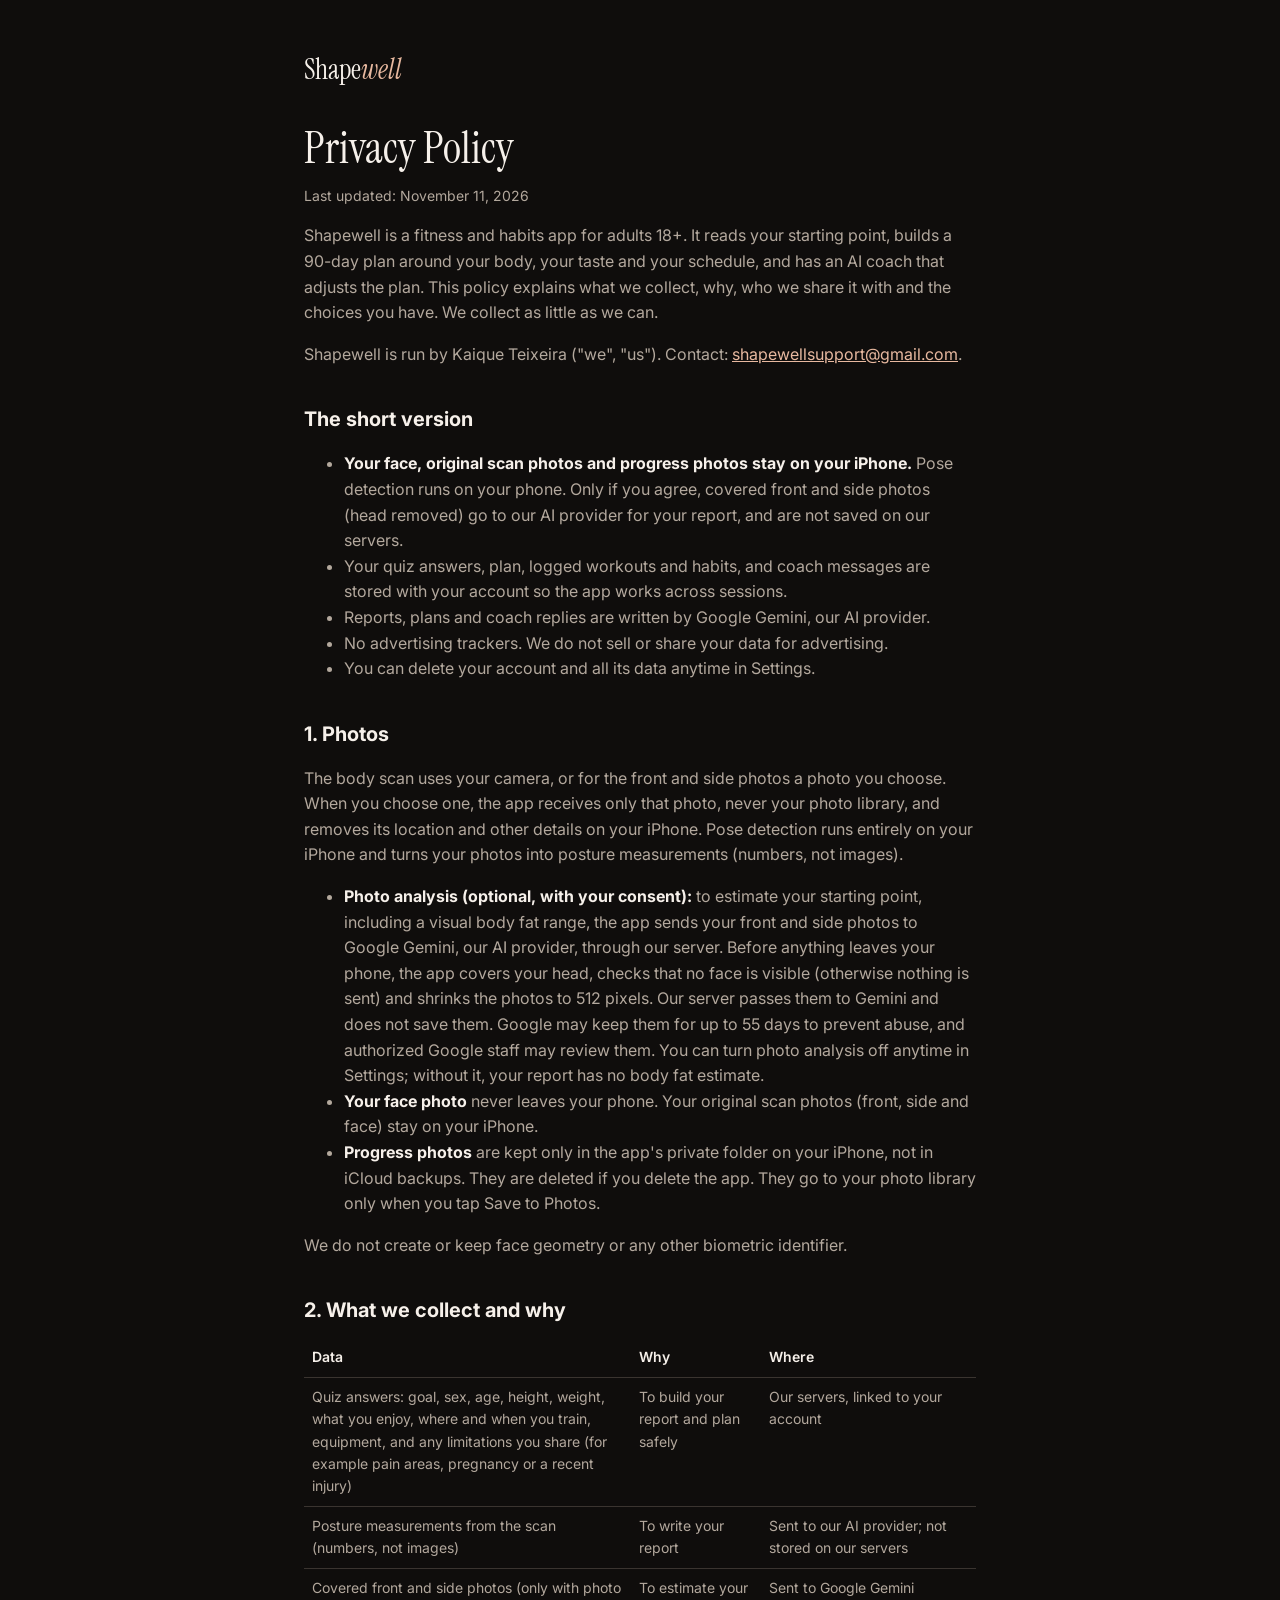
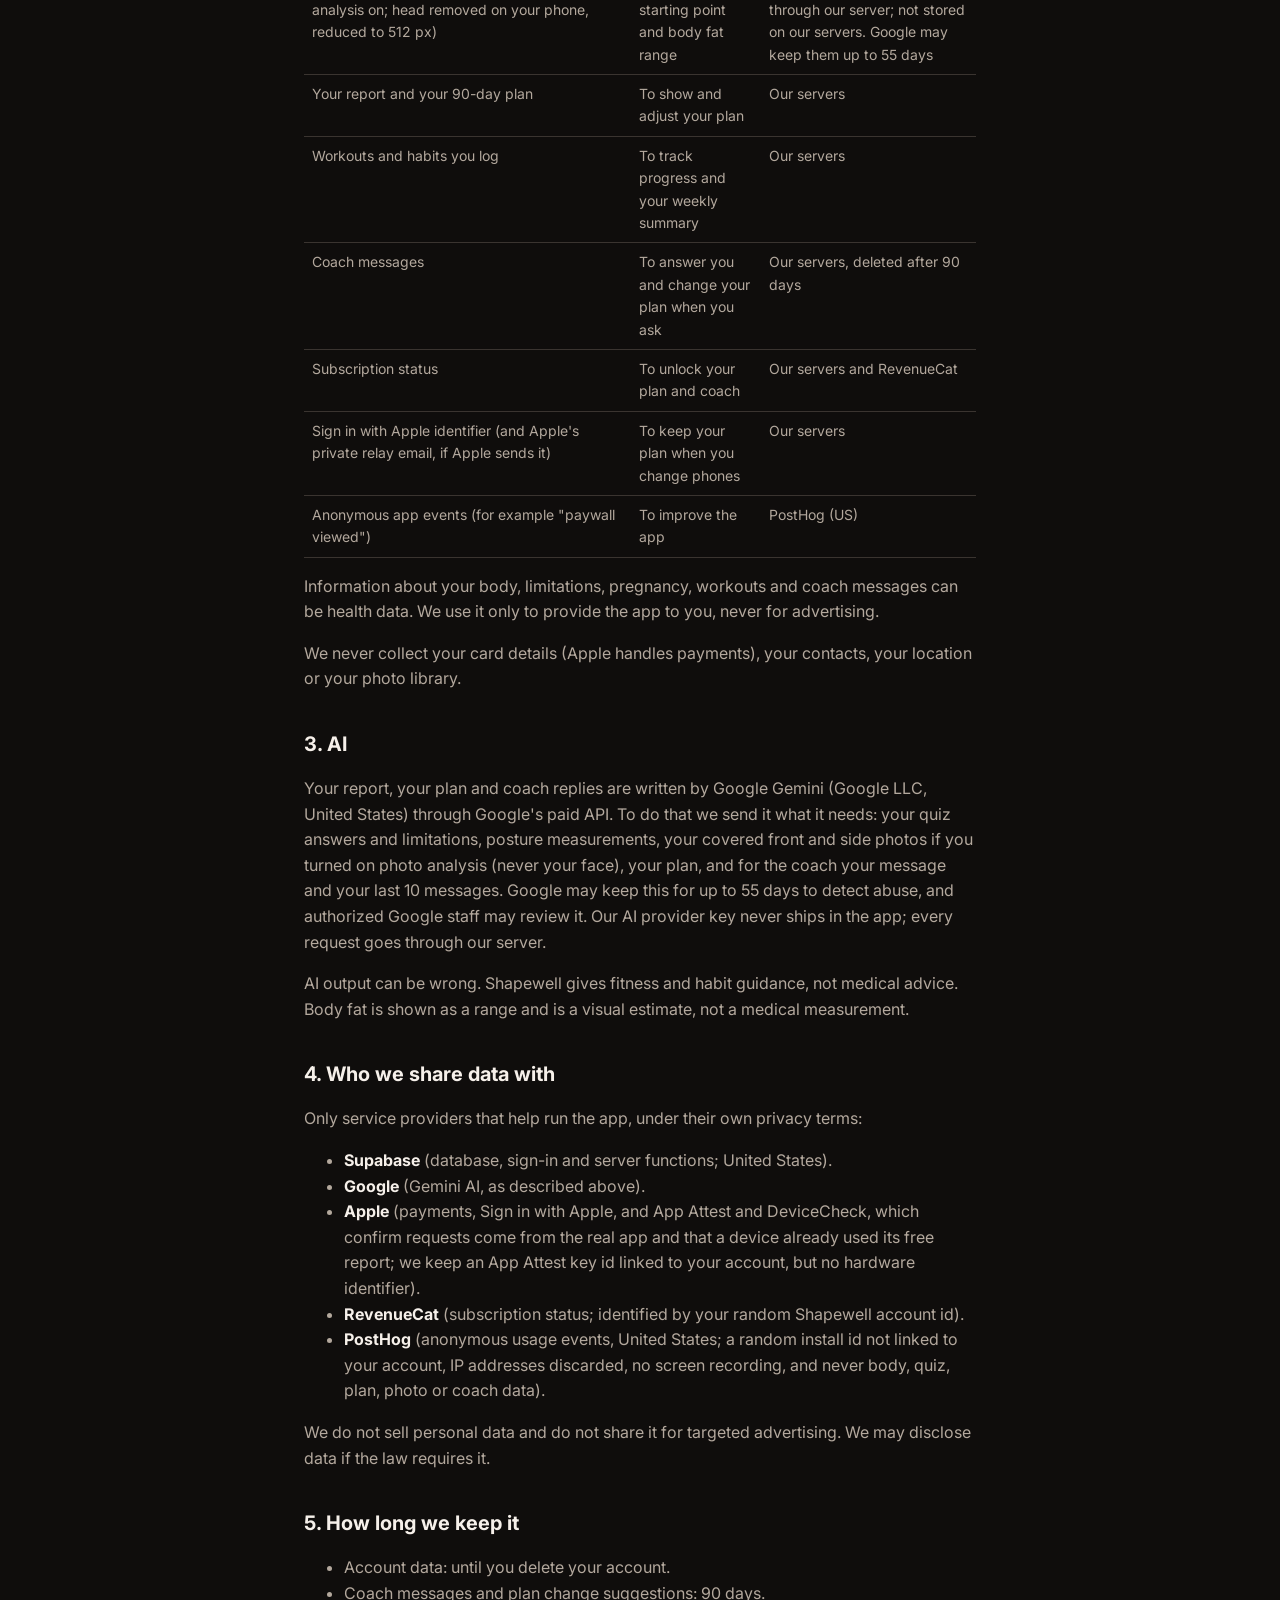
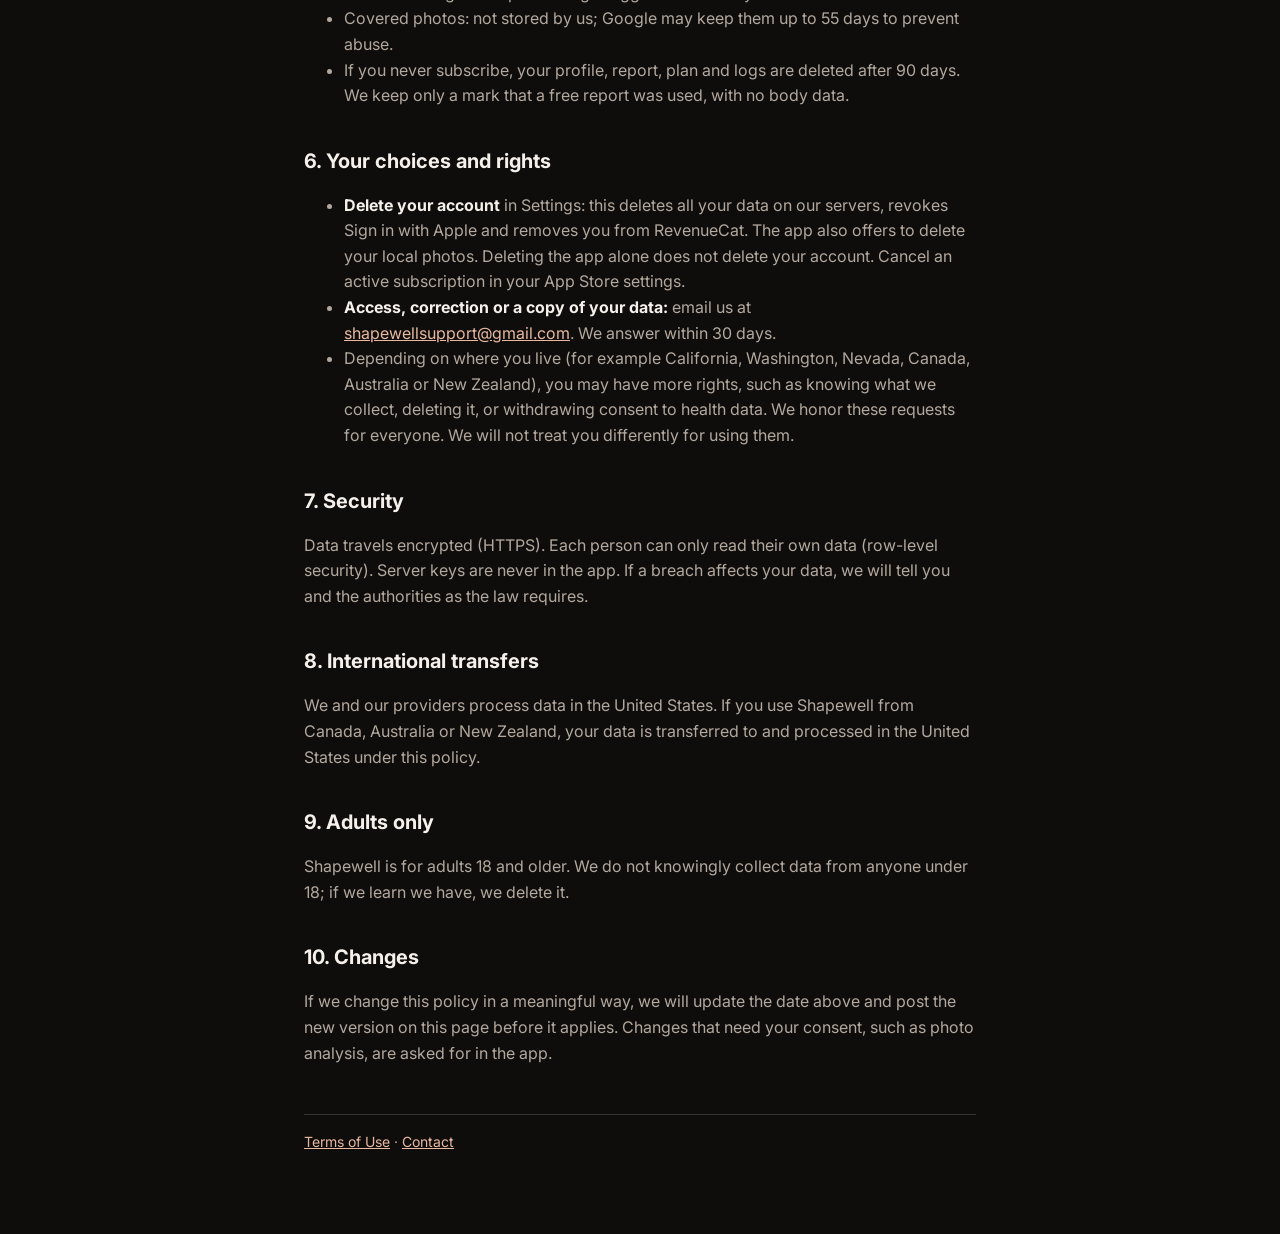
==== commit 56037f82: "Troca e-mail de suporte" ====
--- a/privacy.html
+++ b/privacy.html
@@ -17,7 +17,7 @@
 <p class="meta">Last updated: November 11, 2026</p>
 
 <p>Shapewell is a fitness and habits app for adults 18+. It reads your starting point, builds a 90-day plan around your body, your taste and your schedule, and has an AI coach that adjusts the plan. This policy explains what we collect, why, who we share it with and the choices you have. We collect as little as we can.</p>
-<p>Shapewell is run by Kaique Teixeira ("we", "us"). Contact: <a href="mailto:kaique.txr18@gmail.com">kaique.txr18@gmail.com</a>.</p>
+<p>Shapewell is run by Kaique Teixeira ("we", "us"). Contact: <a href="mailto:shapewellsupport@gmail.com">shapewellsupport@gmail.com</a>.</p>
 
 <h2>The short version</h2>
 <ul>
@@ -79,7 +79,7 @@
 <h2>6. Your choices and rights</h2>
 <ul>
   <li><strong>Delete your account</strong> in Settings: this deletes all your data on our servers, revokes Sign in with Apple and removes you from RevenueCat. The app also offers to delete your local photos. Deleting the app alone does not delete your account. Cancel an active subscription in your App Store settings.</li>
-    <li><strong>Access, correction or a copy of your data:</strong> email us at <a href="mailto:kaique.txr18@gmail.com">kaique.txr18@gmail.com</a>. We answer within 30 days.</li>
+    <li><strong>Access, correction or a copy of your data:</strong> email us at <a href="mailto:shapewellsupport@gmail.com">shapewellsupport@gmail.com</a>. We answer within 30 days.</li>
   <li>Depending on where you live (for example California, Washington, Nevada, Canada, Australia or New Zealand), you may have more rights, such as knowing what we collect, deleting it, or withdrawing consent to health data. We honor these requests for everyone. We will not treat you differently for using them.</li>
 </ul>
 
@@ -95,7 +95,7 @@
 <h2>10. Changes</h2>
 <p>If we change this policy in a meaningful way, we will update the date above and post the new version on this page before it applies. Changes that need your consent, such as photo analysis, are asked for in the app.</p>
 
-<footer><a href="terms.html">Terms of Use</a> · <a href="mailto:kaique.txr18@gmail.com">Contact</a></footer>
+<footer><a href="terms.html">Terms of Use</a> · <a href="mailto:shapewellsupport@gmail.com">Contact</a></footer>
 </main>
 </body>
 </html>
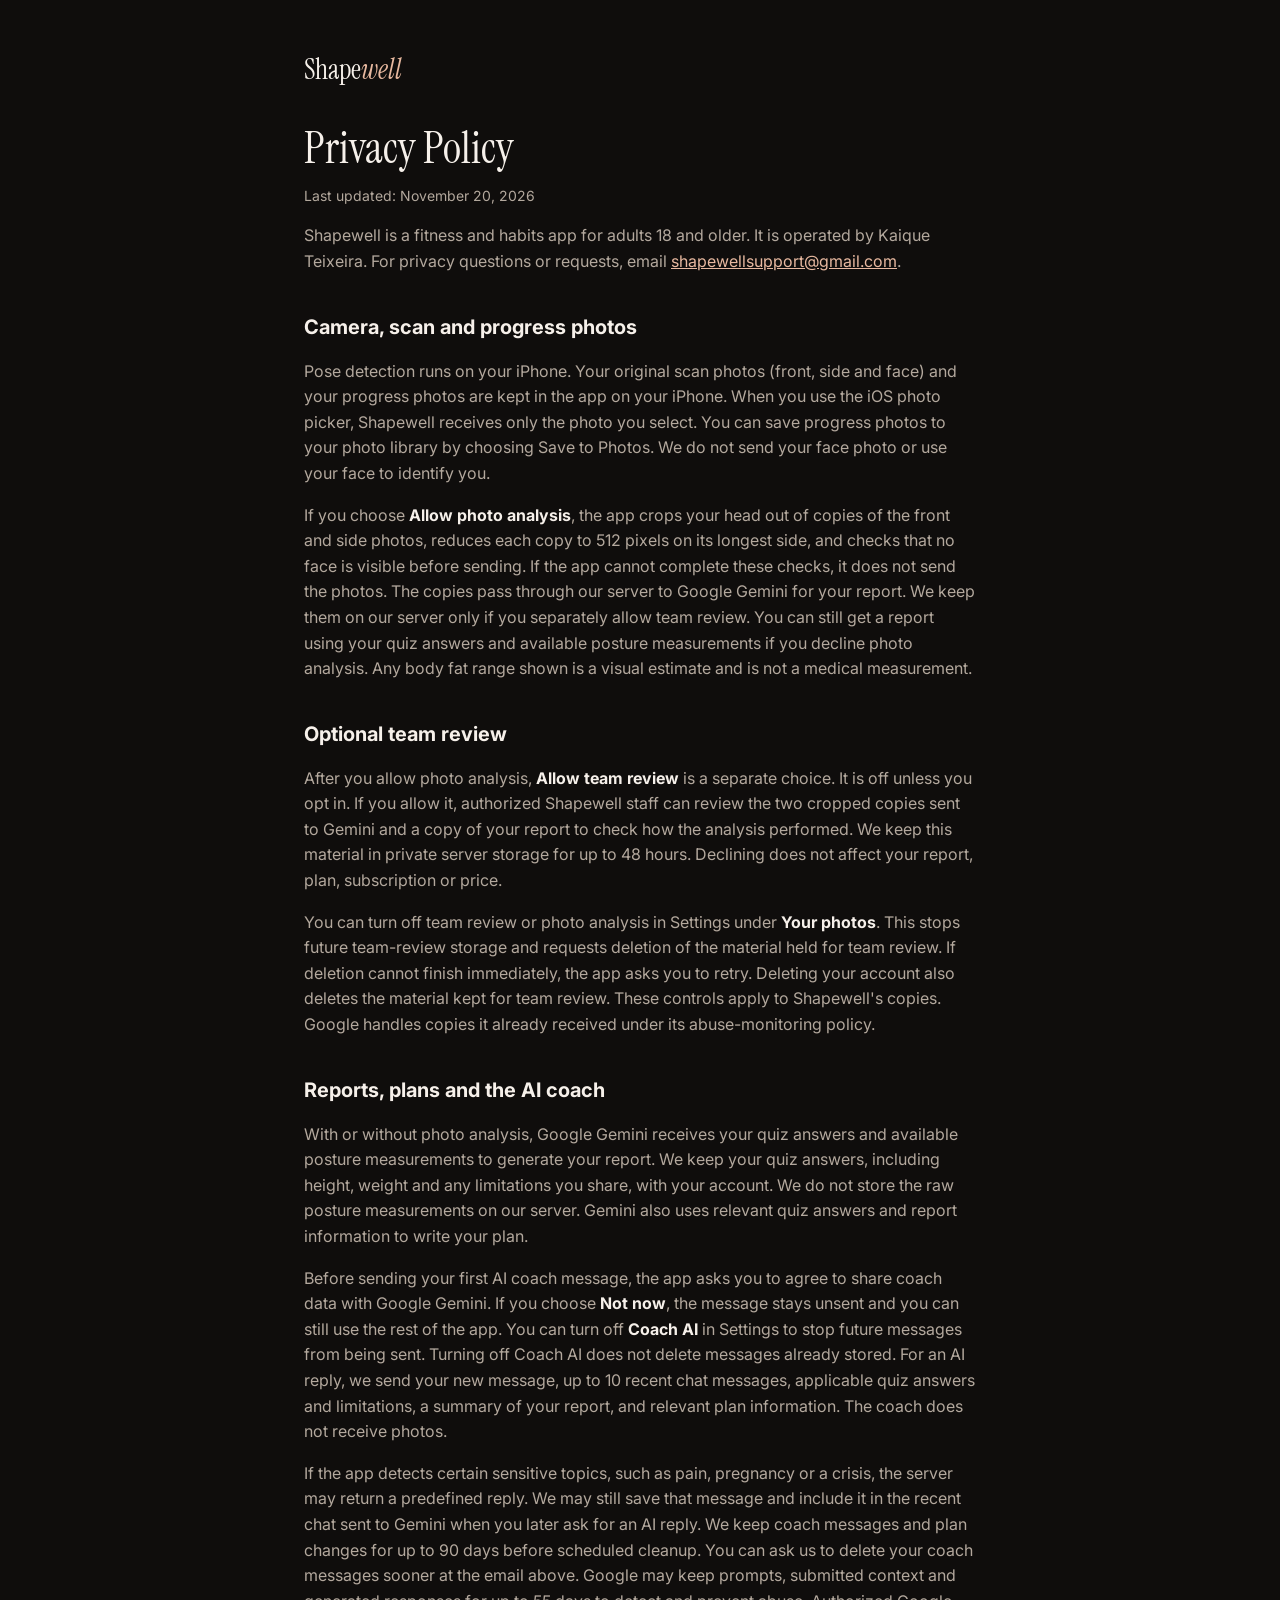
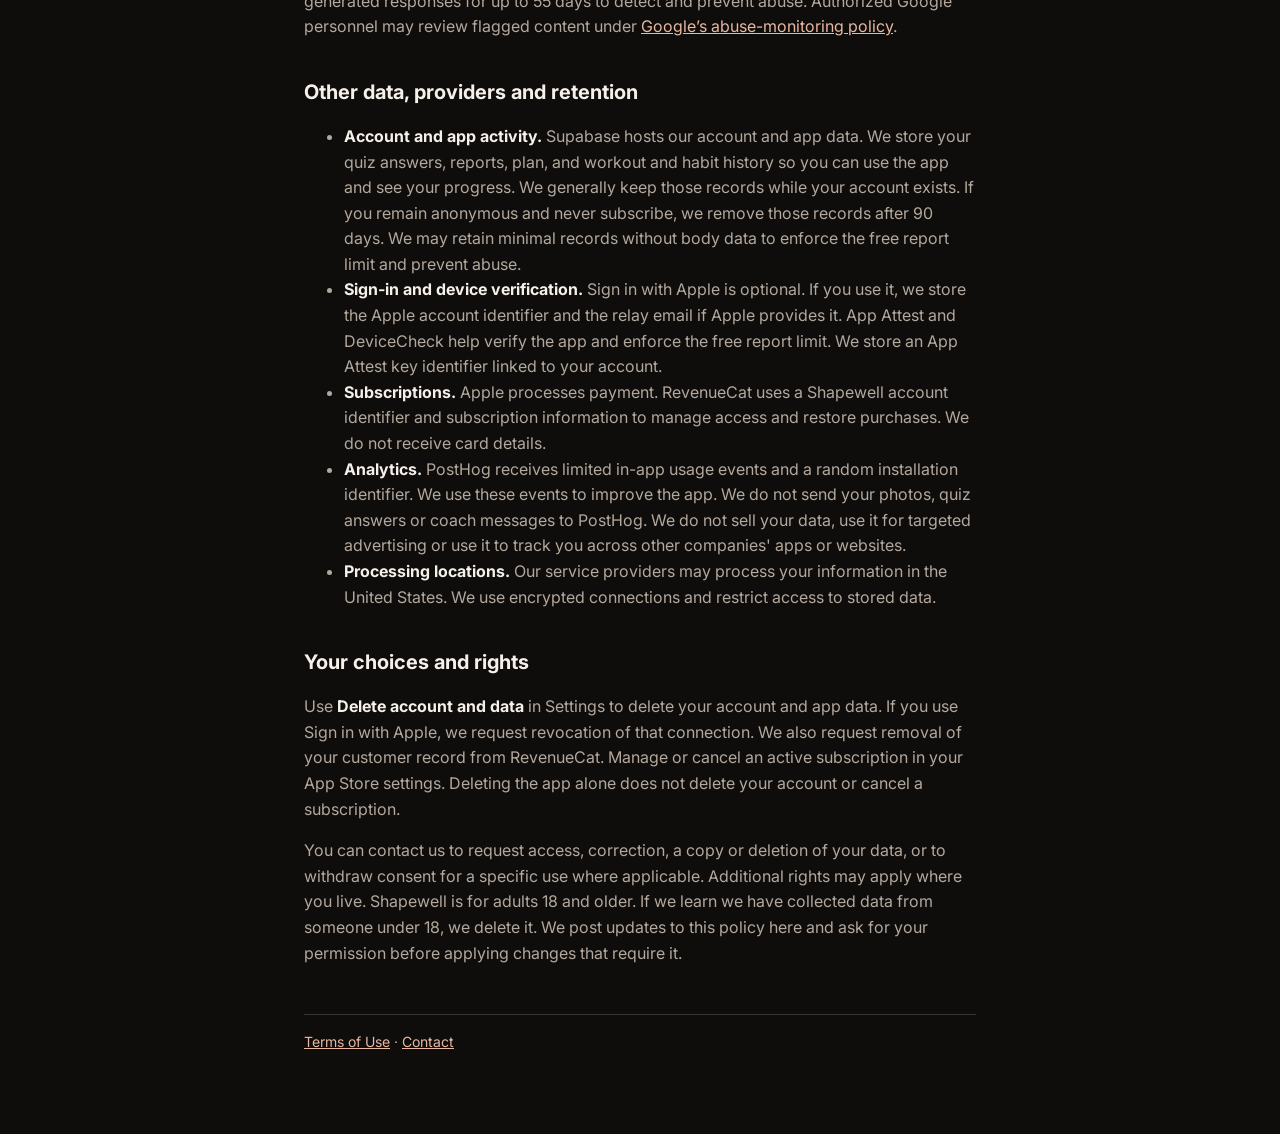
==== commit cf457765: "Privacy: optional 48-hour team review, Coach AI consent, Google 55 days Co-Authored-By: Claude Opus " ====
--- a/privacy.html
+++ b/privacy.html
@@ -1,5 +1,5 @@
 <!DOCTYPE html>
-<html lang="en">
+<html lang="en-US">
 <head>
 <meta charset="utf-8">
 <meta name="viewport" content="width=device-width, initial-scale=1">
@@ -10,90 +10,47 @@
 </head>
 <body>
 <main>
-<!-- Source of truth: docs/dados.md, docs/conformidade.md, docs/seguranca.md. Keep in step with the app.
-     Draft until the US privacy lawyer reviews it (docs/progresso.md). -->
 <a class="brand" href="index.html">Shape<em>well</em></a>
 <h1>Privacy Policy</h1>
-<p class="meta">Last updated: November 11, 2026</p>
+<p class="meta">Last updated: November 20, 2026</p>
 
-<p>Shapewell is a fitness and habits app for adults 18+. It reads your starting point, builds a 90-day plan around your body, your taste and your schedule, and has an AI coach that adjusts the plan. This policy explains what we collect, why, who we share it with and the choices you have. We collect as little as we can.</p>
-<p>Shapewell is run by Kaique Teixeira ("we", "us"). Contact: <a href="mailto:shapewellsupport@gmail.com">shapewellsupport@gmail.com</a>.</p>
+<p>Shapewell is a fitness and habits app for adults 18 and older. It is operated by Kaique Teixeira. For privacy questions or requests, email <a href="mailto:shapewellsupport@gmail.com">shapewellsupport@gmail.com</a>.</p>
 
-<h2>The short version</h2>
+<h2>Camera, scan and progress photos</h2>
+
+<p>Pose detection runs on your iPhone. Your original scan photos (front, side and face) and your progress photos are kept in the app on your iPhone. When you use the iOS photo picker, Shapewell receives only the photo you select. You can save progress photos to your photo library by choosing Save to Photos. We do not send your face photo or use your face to identify you.</p>
+
+<p>If you choose <strong>Allow photo analysis</strong>, the app crops your head out of copies of the front and side photos, reduces each copy to 512 pixels on its longest side, and checks that no face is visible before sending. If the app cannot complete these checks, it does not send the photos. The copies pass through our server to Google Gemini for your report. We keep them on our server only if you separately allow team review. You can still get a report using your quiz answers and available posture measurements if you decline photo analysis. Any body fat range shown is a visual estimate and is not a medical measurement.</p>
+
+<h2>Optional team review</h2>
+
+<p>After you allow photo analysis, <strong>Allow team review</strong> is a separate choice. It is off unless you opt in. If you allow it, authorized Shapewell staff can review the two cropped copies sent to Gemini and a copy of your report to check how the analysis performed. We keep this material in private server storage for up to 48 hours. Declining does not affect your report, plan, subscription or price.</p>
+
+<p>You can turn off team review or photo analysis in Settings under <strong>Your photos</strong>. This stops future team-review storage and requests deletion of the material held for team review. If deletion cannot finish immediately, the app asks you to retry. Deleting your account also deletes the material kept for team review. These controls apply to Shapewell&#x27;s copies. Google handles copies it already received under its abuse-monitoring policy.</p>
+
+<h2>Reports, plans and the AI coach</h2>
+
+<p>With or without photo analysis, Google Gemini receives your quiz answers and available posture measurements to generate your report. We keep your quiz answers, including height, weight and any limitations you share, with your account. We do not store the raw posture measurements on our server. Gemini also uses relevant quiz answers and report information to write your plan.</p>
+
+<p>Before sending your first AI coach message, the app asks you to agree to share coach data with Google Gemini. If you choose <strong>Not now</strong>, the message stays unsent and you can still use the rest of the app. You can turn off <strong>Coach AI</strong> in Settings to stop future messages from being sent. Turning off Coach AI does not delete messages already stored. For an AI reply, we send your new message, up to 10 recent chat messages, applicable quiz answers and limitations, a summary of your report, and relevant plan information. The coach does not receive photos.</p>
+
+<p>If the app detects certain sensitive topics, such as pain, pregnancy or a crisis, the server may return a predefined reply. We may still save that message and include it in the recent chat sent to Gemini when you later ask for an AI reply. We keep coach messages and plan changes for up to 90 days before scheduled cleanup. You can ask us to delete your coach messages sooner at the email above. Google may keep prompts, submitted context and generated responses for up to 55 days to detect and prevent abuse. Authorized Google personnel may review flagged content under <a href="https://aistudio.google.com/docs/usage-policies#how-we-handle-data">Google’s abuse-monitoring policy</a>.</p>
+
+<h2>Other data, providers and retention</h2>
+
 <ul>
-  <li><strong>Your face, original scan photos and progress photos stay on your iPhone.</strong> Pose detection runs on your phone. Only if you agree, covered front and side photos (head removed) go to our AI provider for your report, and are not saved on our servers.</li>
-  <li>Your quiz answers, plan, logged workouts and habits, and coach messages are stored with your account so the app works across sessions.</li>
-  <li>Reports, plans and coach replies are written by Google Gemini, our AI provider.</li>
-  <li>No advertising trackers. We do not sell or share your data for advertising.</li>
-  <li>You can delete your account and all its data anytime in Settings.</li>
+  <li><strong>Account and app activity.</strong> Supabase hosts our account and app data. We store your quiz answers, reports, plan, and workout and habit history so you can use the app and see your progress. We generally keep those records while your account exists. If you remain anonymous and never subscribe, we remove those records after 90 days. We may retain minimal records without body data to enforce the free report limit and prevent abuse.</li>
+  <li><strong>Sign-in and device verification.</strong> Sign in with Apple is optional. If you use it, we store the Apple account identifier and the relay email if Apple provides it. App Attest and DeviceCheck help verify the app and enforce the free report limit. We store an App Attest key identifier linked to your account.</li>
+  <li><strong>Subscriptions.</strong> Apple processes payment. RevenueCat uses a Shapewell account identifier and subscription information to manage access and restore purchases. We do not receive card details.</li>
+  <li><strong>Analytics.</strong> PostHog receives limited in-app usage events and a random installation identifier. We use these events to improve the app. We do not send your photos, quiz answers or coach messages to PostHog. We do not sell your data, use it for targeted advertising or use it to track you across other companies&#x27; apps or websites.</li>
+  <li><strong>Processing locations.</strong> Our service providers may process your information in the United States. We use encrypted connections and restrict access to stored data.</li>
 </ul>
 
-<h2>1. Photos</h2>
-<p>The body scan uses your camera, or for the front and side photos a photo you choose. When you choose one, the app receives only that photo, never your photo library, and removes its location and other details on your iPhone. Pose detection runs entirely on your iPhone and turns your photos into posture measurements (numbers, not images).</p>
-<ul>
-  <li><strong>Photo analysis (optional, with your consent):</strong> to estimate your starting point, including a visual body fat range, the app sends your front and side photos to Google Gemini, our AI provider, through our server. Before anything leaves your phone, the app covers your head, checks that no face is visible (otherwise nothing is sent) and shrinks the photos to 512 pixels. Our server passes them to Gemini and does not save them. Google may keep them for up to 55 days to prevent abuse, and authorized Google staff may review them. You can turn photo analysis off anytime in Settings; without it, your report has no body fat estimate.</li>
-  <li><strong>Your face photo</strong> never leaves your phone. Your original scan photos (front, side and face) stay on your iPhone.</li>
-  <li><strong>Progress photos</strong> are kept only in the app's private folder on your iPhone, not in iCloud backups. They are deleted if you delete the app. They go to your photo library only when you tap Save to Photos.</li>
-</ul>
-<p>We do not create or keep face geometry or any other biometric identifier.</p>
+<h2>Your choices and rights</h2>
 
-<h2>2. What we collect and why</h2>
-<table>
-  <tr><th>Data</th><th>Why</th><th>Where</th></tr>
-  <tr><td>Quiz answers: goal, sex, age, height, weight, what you enjoy, where and when you train, equipment, and any limitations you share (for example pain areas, pregnancy or a recent injury)</td><td>To build your report and plan safely</td><td>Our servers, linked to your account</td></tr>
-  <tr><td>Posture measurements from the scan (numbers, not images)</td><td>To write your report</td><td>Sent to our AI provider; not stored on our servers</td></tr>
-  <tr><td>Covered front and side photos (only with photo analysis on; head removed on your phone, reduced to 512 px)</td><td>To estimate your starting point and body fat range</td><td>Sent to Google Gemini through our server; not stored on our servers. Google may keep them up to 55 days</td></tr>
-  <tr><td>Your report and your 90-day plan</td><td>To show and adjust your plan</td><td>Our servers</td></tr>
-  <tr><td>Workouts and habits you log</td><td>To track progress and your weekly summary</td><td>Our servers</td></tr>
-  <tr><td>Coach messages</td><td>To answer you and change your plan when you ask</td><td>Our servers, deleted after 90 days</td></tr>
-  <tr><td>Subscription status</td><td>To unlock your plan and coach</td><td>Our servers and RevenueCat</td></tr>
-  <tr><td>Sign in with Apple identifier (and Apple's private relay email, if Apple sends it)</td><td>To keep your plan when you change phones</td><td>Our servers</td></tr>
-  <tr><td>Anonymous app events (for example "paywall viewed")</td><td>To improve the app</td><td>PostHog (US)</td></tr>
-</table>
-<p>Information about your body, limitations, pregnancy, workouts and coach messages can be health data. We use it only to provide the app to you, never for advertising.</p>
-<p>We never collect your card details (Apple handles payments), your contacts, your location or your photo library.</p>
+<p>Use <strong>Delete account and data</strong> in Settings to delete your account and app data. If you use Sign in with Apple, we request revocation of that connection. We also request removal of your customer record from RevenueCat. Manage or cancel an active subscription in your App Store settings. Deleting the app alone does not delete your account or cancel a subscription.</p>
 
-<h2>3. AI</h2>
-<p>Your report, your plan and coach replies are written by Google Gemini (Google LLC, United States) through Google's paid API. To do that we send it what it needs: your quiz answers and limitations, posture measurements, your covered front and side photos if you turned on photo analysis (never your face), your plan, and for the coach your message and your last 10 messages. Google may keep this for up to 55 days to detect abuse, and authorized Google staff may review it. Our AI provider key never ships in the app; every request goes through our server.</p>
-<p>AI output can be wrong. Shapewell gives fitness and habit guidance, not medical advice. Body fat is shown as a range and is a visual estimate, not a medical measurement.</p>
-
-<h2>4. Who we share data with</h2>
-<p>Only service providers that help run the app, under their own privacy terms:</p>
-<ul>
-  <li><strong>Supabase</strong> (database, sign-in and server functions; United States).</li>
-  <li><strong>Google</strong> (Gemini AI, as described above).</li>
-  <li><strong>Apple</strong> (payments, Sign in with Apple, and App Attest and DeviceCheck, which confirm requests come from the real app and that a device already used its free report; we keep an App Attest key id linked to your account, but no hardware identifier).</li>
-  <li><strong>RevenueCat</strong> (subscription status; identified by your random Shapewell account id).</li>
-  <li><strong>PostHog</strong> (anonymous usage events, United States; a random install id not linked to your account, IP addresses discarded, no screen recording, and never body, quiz, plan, photo or coach data).</li>
-</ul>
-<p>We do not sell personal data and do not share it for targeted advertising. We may disclose data if the law requires it.</p>
-
-<h2>5. How long we keep it</h2>
-<ul>
-  <li>Account data: until you delete your account.</li>
-  <li>Coach messages and plan change suggestions: 90 days.</li>
-  <li>Covered photos: not stored by us; Google may keep them up to 55 days to prevent abuse.</li>
-  <li>If you never subscribe, your profile, report, plan and logs are deleted after 90 days. We keep only a mark that a free report was used, with no body data.</li>
-  </ul>
-
-<h2>6. Your choices and rights</h2>
-<ul>
-  <li><strong>Delete your account</strong> in Settings: this deletes all your data on our servers, revokes Sign in with Apple and removes you from RevenueCat. The app also offers to delete your local photos. Deleting the app alone does not delete your account. Cancel an active subscription in your App Store settings.</li>
-    <li><strong>Access, correction or a copy of your data:</strong> email us at <a href="mailto:shapewellsupport@gmail.com">shapewellsupport@gmail.com</a>. We answer within 30 days.</li>
-  <li>Depending on where you live (for example California, Washington, Nevada, Canada, Australia or New Zealand), you may have more rights, such as knowing what we collect, deleting it, or withdrawing consent to health data. We honor these requests for everyone. We will not treat you differently for using them.</li>
-</ul>
-
-<h2>7. Security</h2>
-<p>Data travels encrypted (HTTPS). Each person can only read their own data (row-level security). Server keys are never in the app. If a breach affects your data, we will tell you and the authorities as the law requires.</p>
-
-<h2>8. International transfers</h2>
-<p>We and our providers process data in the United States. If you use Shapewell from Canada, Australia or New Zealand, your data is transferred to and processed in the United States under this policy.</p>
-
-<h2>9. Adults only</h2>
-<p>Shapewell is for adults 18 and older. We do not knowingly collect data from anyone under 18; if we learn we have, we delete it.</p>
-
-<h2>10. Changes</h2>
-<p>If we change this policy in a meaningful way, we will update the date above and post the new version on this page before it applies. Changes that need your consent, such as photo analysis, are asked for in the app.</p>
+<p>You can contact us to request access, correction, a copy or deletion of your data, or to withdraw consent for a specific use where applicable. Additional rights may apply where you live. Shapewell is for adults 18 and older. If we learn we have collected data from someone under 18, we delete it. We post updates to this policy here and ask for your permission before applying changes that require it.</p>
 
 <footer><a href="terms.html">Terms of Use</a> · <a href="mailto:shapewellsupport@gmail.com">Contact</a></footer>
 </main>
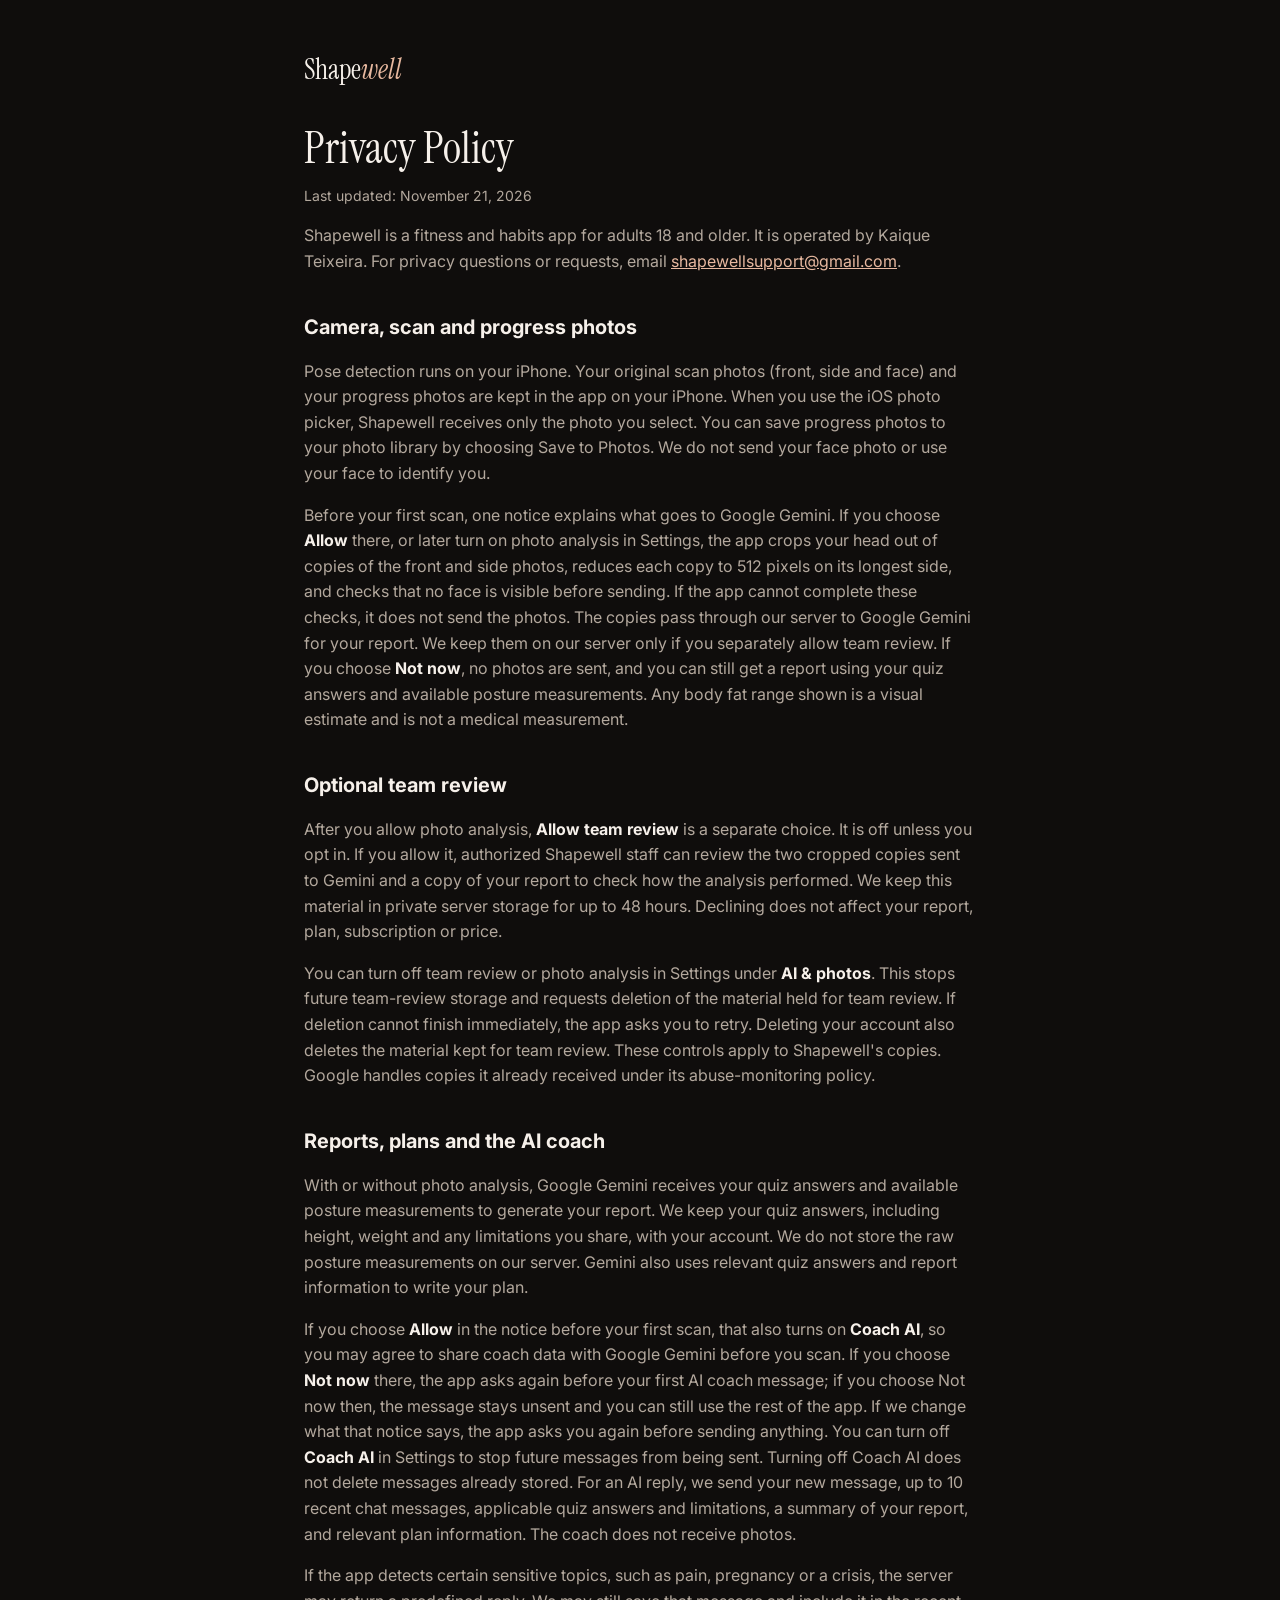
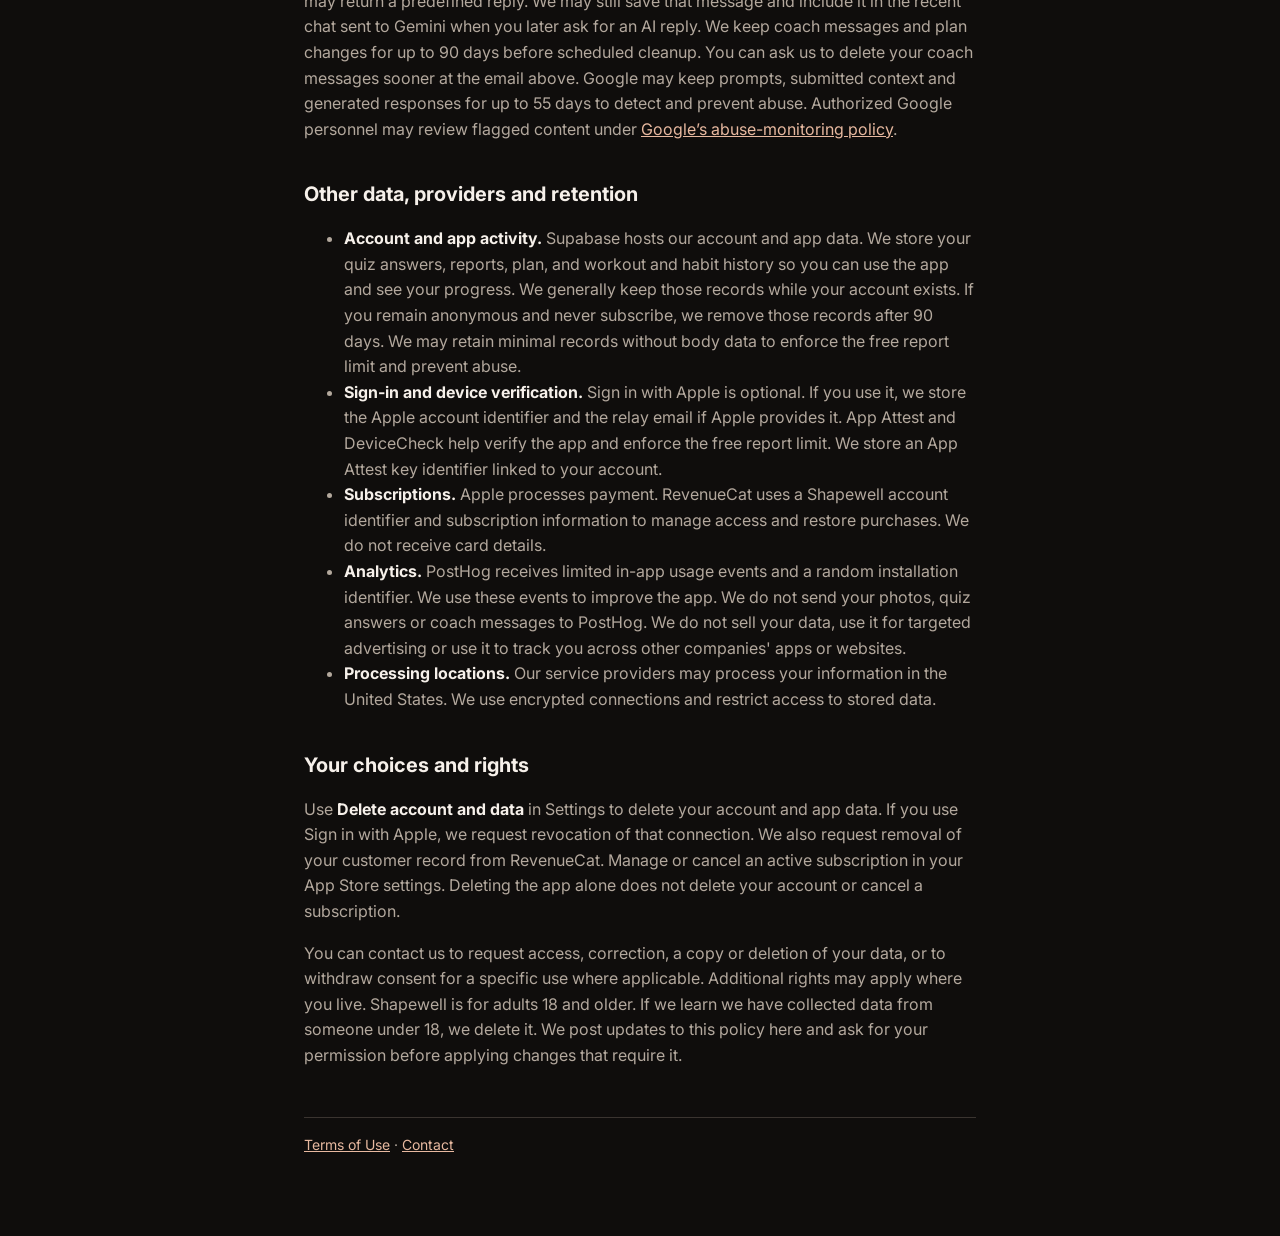
==== commit 8a3ae1a0: "Privacy policy: one AI notice before the scan, AI & photos in Settings (Nov 21, 2026)" ====
--- a/privacy.html
+++ b/privacy.html
@@ -12,7 +12,7 @@
 <main>
 <a class="brand" href="index.html">Shape<em>well</em></a>
 <h1>Privacy Policy</h1>
-<p class="meta">Last updated: November 20, 2026</p>
+<p class="meta">Last updated: November 21, 2026</p>
 
 <p>Shapewell is a fitness and habits app for adults 18 and older. It is operated by Kaique Teixeira. For privacy questions or requests, email <a href="mailto:shapewellsupport@gmail.com">shapewellsupport@gmail.com</a>.</p>
 
@@ -20,19 +20,19 @@
 
 <p>Pose detection runs on your iPhone. Your original scan photos (front, side and face) and your progress photos are kept in the app on your iPhone. When you use the iOS photo picker, Shapewell receives only the photo you select. You can save progress photos to your photo library by choosing Save to Photos. We do not send your face photo or use your face to identify you.</p>
 
-<p>If you choose <strong>Allow photo analysis</strong>, the app crops your head out of copies of the front and side photos, reduces each copy to 512 pixels on its longest side, and checks that no face is visible before sending. If the app cannot complete these checks, it does not send the photos. The copies pass through our server to Google Gemini for your report. We keep them on our server only if you separately allow team review. You can still get a report using your quiz answers and available posture measurements if you decline photo analysis. Any body fat range shown is a visual estimate and is not a medical measurement.</p>
+<p>Before your first scan, one notice explains what goes to Google Gemini. If you choose <strong>Allow</strong> there, or later turn on photo analysis in Settings, the app crops your head out of copies of the front and side photos, reduces each copy to 512 pixels on its longest side, and checks that no face is visible before sending. If the app cannot complete these checks, it does not send the photos. The copies pass through our server to Google Gemini for your report. We keep them on our server only if you separately allow team review. If you choose <strong>Not now</strong>, no photos are sent, and you can still get a report using your quiz answers and available posture measurements. Any body fat range shown is a visual estimate and is not a medical measurement.</p>
 
 <h2>Optional team review</h2>
 
 <p>After you allow photo analysis, <strong>Allow team review</strong> is a separate choice. It is off unless you opt in. If you allow it, authorized Shapewell staff can review the two cropped copies sent to Gemini and a copy of your report to check how the analysis performed. We keep this material in private server storage for up to 48 hours. Declining does not affect your report, plan, subscription or price.</p>
 
-<p>You can turn off team review or photo analysis in Settings under <strong>Your photos</strong>. This stops future team-review storage and requests deletion of the material held for team review. If deletion cannot finish immediately, the app asks you to retry. Deleting your account also deletes the material kept for team review. These controls apply to Shapewell&#x27;s copies. Google handles copies it already received under its abuse-monitoring policy.</p>
+<p>You can turn off team review or photo analysis in Settings under <strong>AI &amp; photos</strong>. This stops future team-review storage and requests deletion of the material held for team review. If deletion cannot finish immediately, the app asks you to retry. Deleting your account also deletes the material kept for team review. These controls apply to Shapewell&#x27;s copies. Google handles copies it already received under its abuse-monitoring policy.</p>
 
 <h2>Reports, plans and the AI coach</h2>
 
 <p>With or without photo analysis, Google Gemini receives your quiz answers and available posture measurements to generate your report. We keep your quiz answers, including height, weight and any limitations you share, with your account. We do not store the raw posture measurements on our server. Gemini also uses relevant quiz answers and report information to write your plan.</p>
 
-<p>Before sending your first AI coach message, the app asks you to agree to share coach data with Google Gemini. If you choose <strong>Not now</strong>, the message stays unsent and you can still use the rest of the app. You can turn off <strong>Coach AI</strong> in Settings to stop future messages from being sent. Turning off Coach AI does not delete messages already stored. For an AI reply, we send your new message, up to 10 recent chat messages, applicable quiz answers and limitations, a summary of your report, and relevant plan information. The coach does not receive photos.</p>
+<p>If you choose <strong>Allow</strong> in the notice before your first scan, that also turns on <strong>Coach AI</strong>, so you may agree to share coach data with Google Gemini before you scan. If you choose <strong>Not now</strong> there, the app asks again before your first AI coach message; if you choose Not now then, the message stays unsent and you can still use the rest of the app. If we change what that notice says, the app asks you again before sending anything. You can turn off <strong>Coach AI</strong> in Settings to stop future messages from being sent. Turning off Coach AI does not delete messages already stored. For an AI reply, we send your new message, up to 10 recent chat messages, applicable quiz answers and limitations, a summary of your report, and relevant plan information. The coach does not receive photos.</p>
 
 <p>If the app detects certain sensitive topics, such as pain, pregnancy or a crisis, the server may return a predefined reply. We may still save that message and include it in the recent chat sent to Gemini when you later ask for an AI reply. We keep coach messages and plan changes for up to 90 days before scheduled cleanup. You can ask us to delete your coach messages sooner at the email above. Google may keep prompts, submitted context and generated responses for up to 55 days to detect and prevent abuse. Authorized Google personnel may review flagged content under <a href="https://aistudio.google.com/docs/usage-policies#how-we-handle-data">Google’s abuse-monitoring policy</a>.</p>
 
